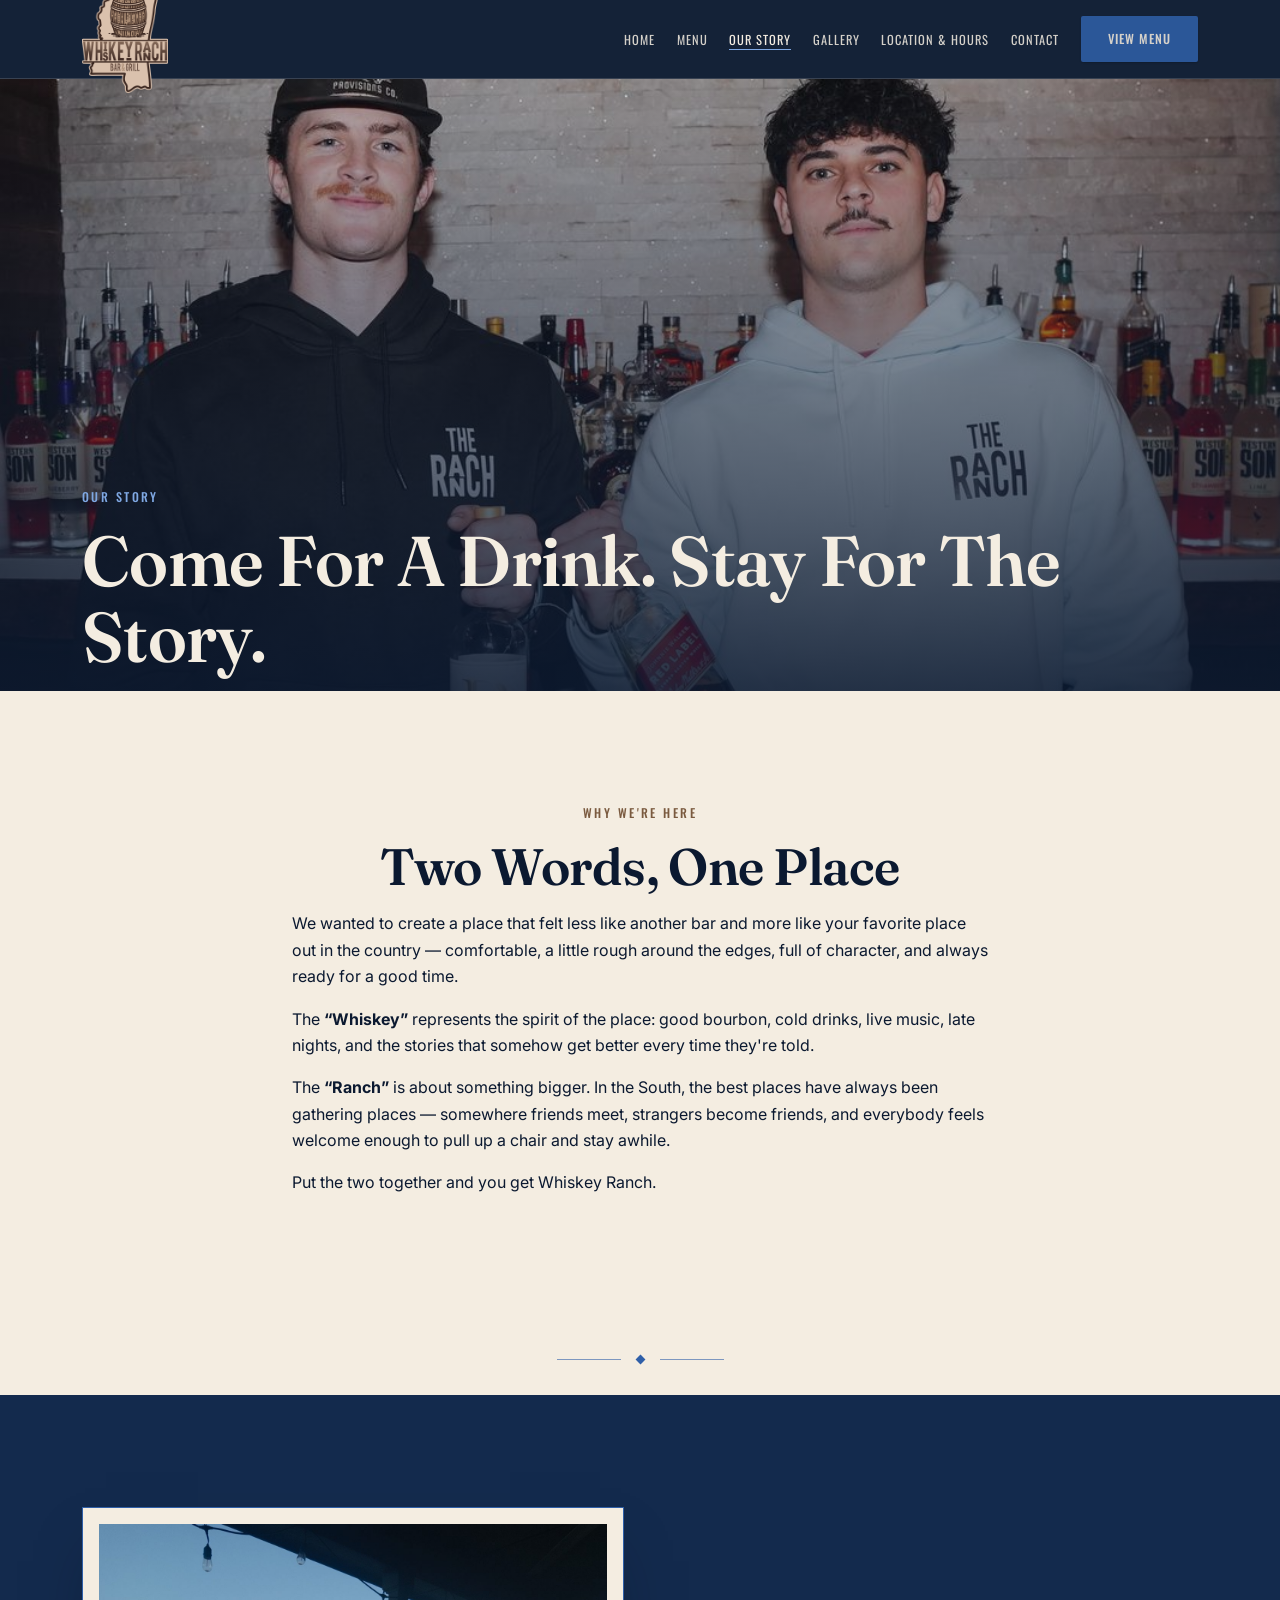
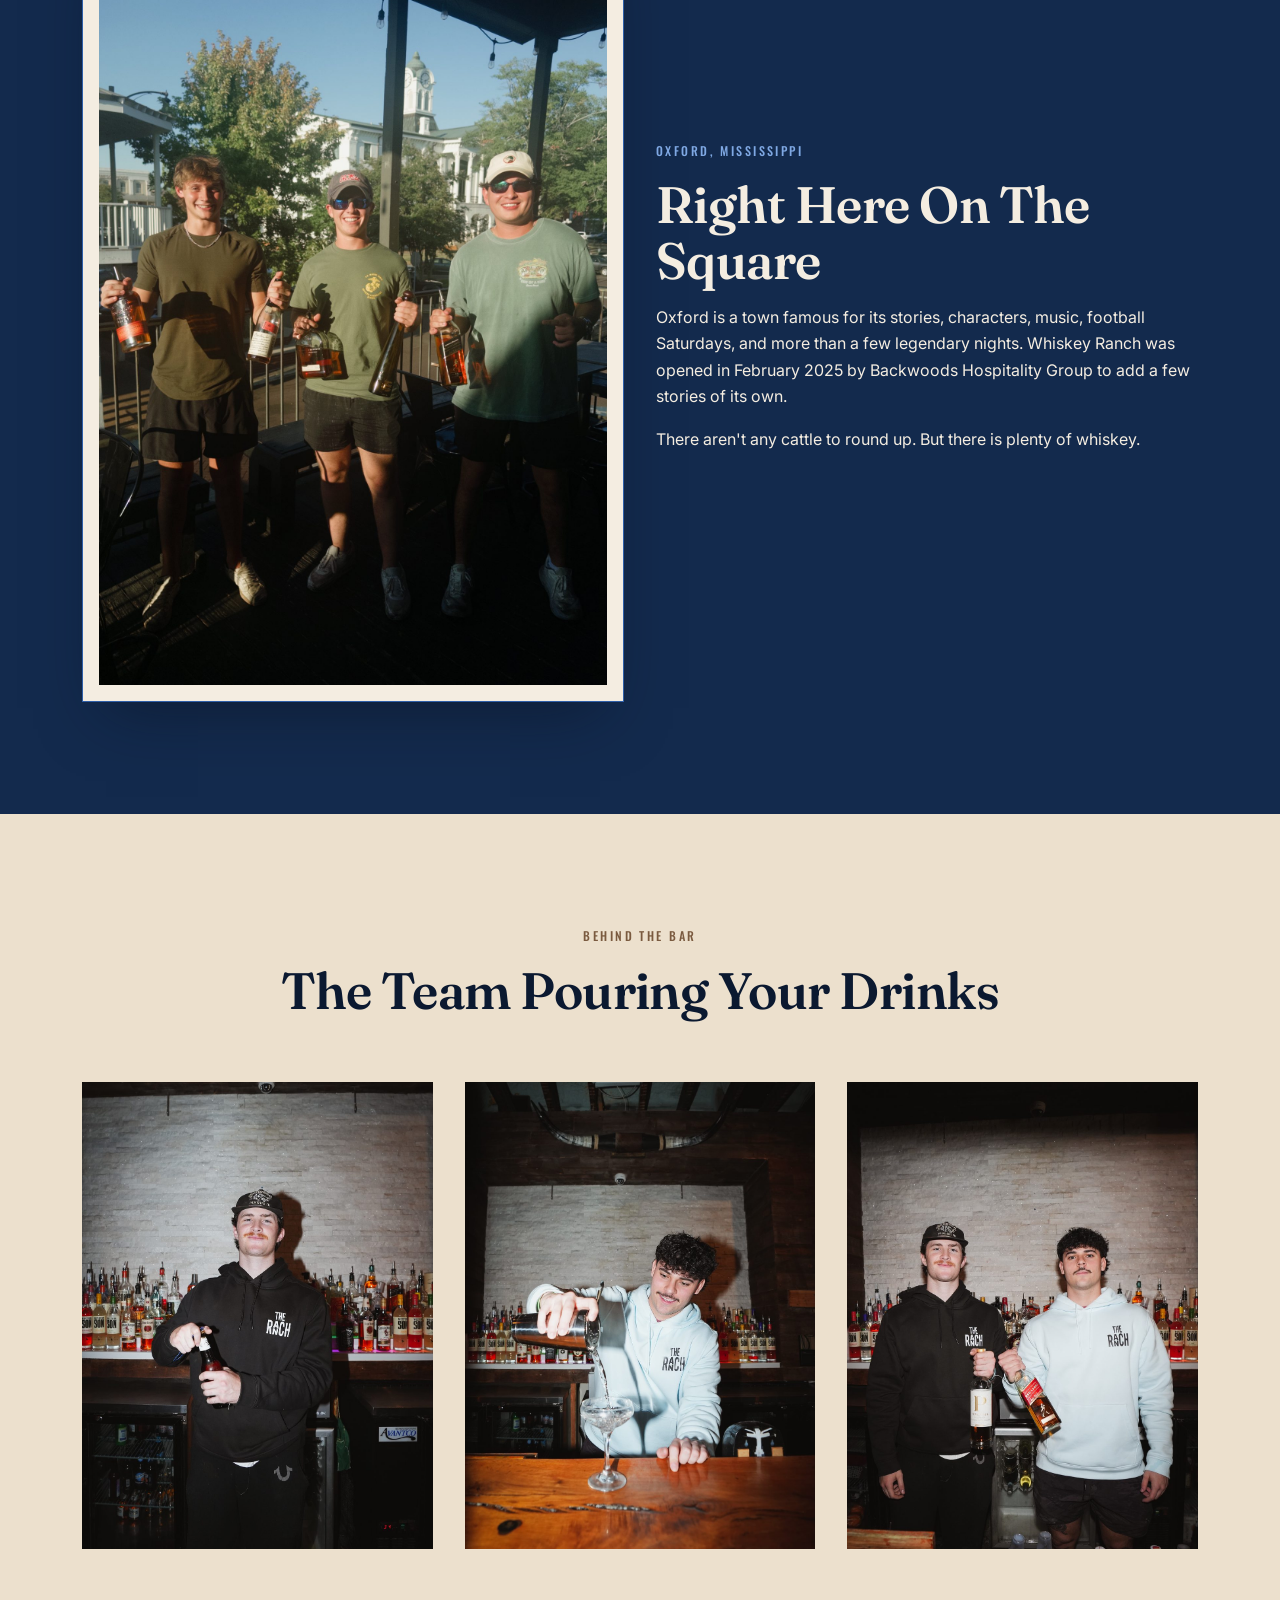
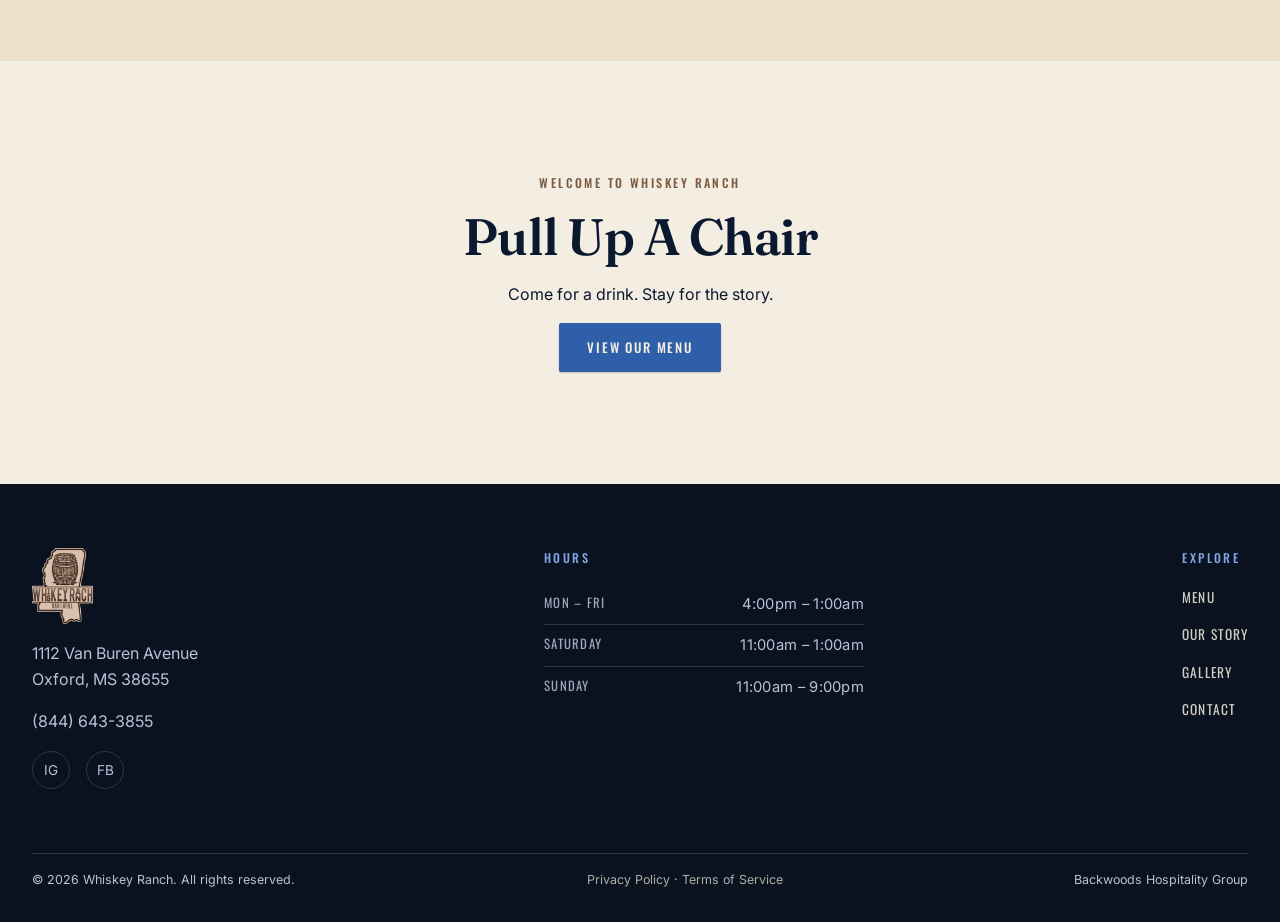
==== about.html @ 0460560b "Initial commit: Whiskey Ranch website Full site for Whiskey Ranch (Oxford, MS) built on the same sta" ====
<!DOCTYPE html>
<html lang="en">
<head>
  <meta charset="UTF-8">
  <meta name="viewport" content="width=device-width, initial-scale=1.0">
  <title>Our Story | Whiskey Ranch</title>
  <meta name="description" content="Why Whiskey Ranch exists: the whiskey, the ranch, and a gathering place on the Oxford Square built for good bourbon, live music, and stories that get better every time they're told.">
  <link rel="canonical" href="https://www.whiskeyranchoxford.com/about">
  <meta property="og:type" content="restaurant">
  <meta property="og:title" content="Our Story | Whiskey Ranch">
  <meta property="og:description" content="Why Whiskey Ranch exists: the whiskey, the ranch, and a gathering place on the Oxford Square built for good bourbon, live music, and stories that get better every time they're told.">
  <meta property="og:url" content="https://www.whiskeyranchoxford.com/about">
  <meta property="og:image" content="https://www.whiskeyranchoxford.com/assets/gallery/team-bartenders-duo.jpg">
  <meta name="twitter:card" content="summary_large_image">

  <link rel="icon" href="assets/brand/favicon-32.png" sizes="32x32">
  <link rel="apple-touch-icon" href="assets/brand/favicon-180.png">

  <link rel="preconnect" href="https://fonts.googleapis.com">
  <link rel="preconnect" href="https://fonts.gstatic.com" crossorigin>
  <link href="https://fonts.googleapis.com/css2?family=Fraunces:opsz,wght@9..144,500;9..144,600;9..144,700&family=Oswald:wght@400;500;600&family=Inter:wght@400;500&display=swap" rel="stylesheet">

  <link rel="stylesheet" href="assets/css/styles.css">
</head>
<body>

  <a href="#main" class="skip-link">Skip to content</a>
  <header class="site-header">
    <nav class="nav">
      <a href="/" class="nav-logo">
        <img src="assets/brand/whiskey-ranch-logo-400.png" alt="Whiskey Ranch Bar &amp; Grill">
      </a>
      <button class="nav-toggle" aria-label="Toggle navigation" aria-expanded="false" aria-controls="primary-nav">
        <span></span><span></span><span></span>
      </button>
      <ul class="nav-links" id="primary-nav">
        <li><a href="/">Home</a></li>
        <li><a href="menu">Menu</a></li>
        <li><a href="about" aria-current="page">Our Story</a></li>
        <li><a href="gallery">Gallery</a></li>
        <li><a href="location">Location &amp; Hours</a></li>
        <li><a href="contact">Contact</a></li>
        <li><a href="menu" class="btn btn-blue">View Menu</a></li>
      </ul>
    </nav>
  </header>

  <main id="main">

  <section class="page-banner">
    <div class="page-banner-bg" style="background-image: url('assets/gallery/team-bartenders-duo.jpg');"></div>
    <div class="page-banner-photo" style="background-image: url('assets/gallery/team-bartenders-duo.jpg');"></div>
    <div class="page-banner-scrim"></div>
    <div class="page-banner-content">
      <p class="label label-on-dark">Our Story</p>
      <h1>Come For A Drink. Stay For The Story.</h1>
    </div>
  </section>

  <section class="section section-cream">
    <div class="container narrow reveal">
      <p class="label label-on-cream text-center" style="display:block;">Why We're Here</p>
      <h2 class="text-center">Two Words, One Place</h2>
      <p>We wanted to create a place that felt less like another bar and more like your favorite place out in the country &mdash; comfortable, a little rough around the edges, full of character, and always ready for a good time.</p>
      <p>The <strong>&ldquo;Whiskey&rdquo;</strong> represents the spirit of the place: good bourbon, cold drinks, live music, late nights, and the stories that somehow get better every time they're told.</p>
      <p>The <strong>&ldquo;Ranch&rdquo;</strong> is about something bigger. In the South, the best places have always been gathering places &mdash; somewhere friends meet, strangers become friends, and everybody feels welcome enough to pull up a chair and stay awhile.</p>
      <p>Put the two together and you get Whiskey Ranch.</p>
    </div>
  </section>

  <div class="section-divider"><span></span></div>

  <section class="section section-dark">
    <div class="container">
      <div class="grid grid-2" style="align-items:center;">
        <div class="reveal framed-photo">
          <img src="assets/gallery/patio-oxford-square.jpg" alt="Guests on the Whiskey Ranch patio with the Oxford, Mississippi courthouse square in view">
        </div>
        <div class="reveal reveal-2">
          <p class="label label-on-dark">Oxford, Mississippi</p>
          <h2>Right Here On The Square</h2>
          <p>Oxford is a town famous for its stories, characters, music, football Saturdays, and more than a few legendary nights. Whiskey Ranch was opened in February 2025 by Backwoods Hospitality Group to add a few stories of its own.</p>
          <p>There aren't any cattle to round up. But there is plenty of whiskey.</p>
        </div>
      </div>
    </div>
  </section>

  <section class="section section-soft">
    <div class="container reveal">
      <p class="label label-on-cream text-center" style="display:block;">Behind The Bar</p>
      <h2 class="text-center">The Team Pouring Your Drinks</h2>
      <div class="grid grid-3 mt-lg">
        <div class="gallery-item" style="aspect-ratio: 3/4;">
          <img src="assets/gallery/team-bartender-portrait.jpg" alt="A Whiskey Ranch bartender behind the bar">
        </div>
        <div class="gallery-item" style="aspect-ratio: 3/4;">
          <img src="assets/gallery/bar-pour-martini.jpg" alt="A Whiskey Ranch bartender pouring a cocktail on the bar top">
        </div>
        <div class="gallery-item" style="aspect-ratio: 3/4;">
          <img src="assets/gallery/team-bartenders-duo.jpg" alt="Two Whiskey Ranch bartenders holding bottles behind the bar">
        </div>
      </div>
    </div>
  </section>

  <section class="section section-cream">
    <div class="container text-center narrow reveal">
      <p class="label label-on-cream">Welcome To Whiskey Ranch</p>
      <h2>Pull Up A Chair</h2>
      <p>Come for a drink. Stay for the story.</p>
      <a href="menu" class="btn btn-blue">View Our Menu</a>
    </div>
  </section>

  </main>

  <footer class="site-footer">
    <div class="container-wide">
      <div class="footer-grid">
        <div>
          <a href="/" class="footer-logo">
            <img src="assets/brand/whiskey-ranch-logo-200.png" alt="Whiskey Ranch Bar &amp; Grill">
          </a>
          <p>1112 Van Buren Avenue<br>Oxford, MS 38655</p>
          <p><a href="tel:+18446433855">(844) 643-3855</a></p>
          <div class="footer-social">
            <a href="https://www.instagram.com/whiskeyranchoxford" aria-label="Whiskey Ranch on Instagram" target="_blank" rel="noopener">IG</a>
            <a href="https://www.facebook.com/p/Whiskey-Ranch-Oxford-61575910010512/" aria-label="Whiskey Ranch on Facebook" target="_blank" rel="noopener">FB</a>
          </div>
        </div>
        <div>
          <p class="label label-on-dark">Hours</p>
          <div class="hours-block">
            <div class="hours-row"><span class="hours-day">Mon &ndash; Fri</span><span>4:00pm &ndash; 1:00am</span></div>
            <div class="hours-row"><span class="hours-day">Saturday</span><span>11:00am &ndash; 1:00am</span></div>
            <div class="hours-row"><span class="hours-day">Sunday</span><span>11:00am &ndash; 9:00pm</span></div>
          </div>
        </div>
        <div>
          <p class="label label-on-dark">Explore</p>
          <ul class="footer-explore">
            <li><a href="menu">Menu</a></li>
            <li><a href="about">Our Story</a></li>
            <li><a href="gallery">Gallery</a></li>
            <li><a href="contact">Contact</a></li>
          </ul>
        </div>
      </div>
      <div class="footer-bottom">
        <span>&copy; 2026 Whiskey Ranch. All rights reserved.</span>
        <span class="footer-legal"><a href="privacy-policy">Privacy Policy</a> &middot; <a href="terms-of-service">Terms of Service</a></span>
        <span>Backwoods Hospitality Group</span>
      </div>
    </div>
  </footer>

  <script src="assets/js/main.js"></script>
</body>
</html>
---- assets/css/styles.css ----
/* ==========================================================================
   Whiskey Ranch — Design System
   Palette: navy + blue (client-requested) with cream and the logo's own
   barrel-wood tan/brown as a warm secondary accent, so the badge logo never
   fights the site around it.
   ========================================================================== */

:root {
  /* Primary palette */
  --color-navy-deep: #0b1930;
  --color-navy: #132a4d;
  --color-navy-mid: #1c3a68;
  --color-blue: #2f5fa8;
  --color-blue-light: #7fa8e3;
  --color-cream: #f4ede1;
  --color-cream-soft: #ece0cd;
  --color-ink: #0a1220;
  --color-tan: #ab8d75;
  --color-tan-deep: #7a5a3f; /* darker than --color-tan: passes 4.5:1 on cream for small text */
  --color-cream-text-on-dark: #f4ede1;
  --color-muted-on-cream: #5c5648;
  --color-muted-on-dark: #b7c2d6;
  --color-border-on-dark: rgba(244, 237, 225, 0.16);
  --color-border-on-cream: rgba(10, 18, 32, 0.14);

  /* Type */
  --font-display: 'Fraunces', 'Georgia', serif;
  --font-label: 'Oswald', 'Arial Narrow', sans-serif;
  --font-body: 'Inter', 'Helvetica Neue', Arial, sans-serif;

  /* Spacing scale */
  --space-xs: 0.5rem;
  --space-sm: 1rem;
  --space-md: 2rem;
  --space-lg: 4rem;
  --space-xl: 7rem;

  --max-width: 1180px;
  --max-width-wide: 1480px;
  --transition: 220ms ease;
}

*, *::before, *::after { box-sizing: border-box; }
html { scroll-behavior: smooth; }
@media (prefers-reduced-motion: reduce) {
  html { scroll-behavior: auto; }
  * { animation-duration: 0.01ms !important; transition-duration: 0.01ms !important; }
}

body {
  margin: 0;
  font-family: var(--font-body);
  background: var(--color-cream);
  color: var(--color-navy-deep);
  line-height: 1.65;
  -webkit-font-smoothing: antialiased;
}

::selection { background: var(--color-blue); color: var(--color-cream); }

html { scrollbar-color: var(--color-blue) var(--color-cream-soft); scrollbar-width: thin; }
::-webkit-scrollbar { width: 11px; }
::-webkit-scrollbar-track { background: var(--color-cream-soft); }
::-webkit-scrollbar-thumb { background: var(--color-blue); border: 2px solid var(--color-cream-soft); border-radius: 6px; }
::-webkit-scrollbar-thumb:hover { background: var(--color-navy-mid); }

img { max-width: 100%; display: block; }

a { color: inherit; text-decoration: none; }

h1, h2, h3, h4 {
  font-family: var(--font-display);
  font-weight: 600;
  line-height: 1.08;
  margin: 0 0 var(--space-sm);
  letter-spacing: -0.01em;
}

h1 { font-size: clamp(2.75rem, 6vw, 5rem); }
h2 { font-size: clamp(2rem, 4vw, 3.25rem); }
h3 { font-size: clamp(1.4rem, 2.5vw, 1.9rem); }

p { margin: 0 0 var(--space-sm); }

.container {
  max-width: var(--max-width);
  margin: 0 auto;
  padding: 0 var(--space-md);
}

.container-wide {
  max-width: var(--max-width-wide);
  margin: 0 auto;
  padding: 0 var(--space-md);
}

@media (max-width: 640px) {
  .container, .container-wide { padding: 0 var(--space-sm); }
}

/* Label / eyebrow text — tracked uppercase condensed, the "sign-painted" system */
.label {
  font-family: var(--font-label);
  text-transform: uppercase;
  letter-spacing: 0.2em;
  font-size: 0.76rem;
  font-weight: 500;
}

.label-on-dark { color: var(--color-blue-light); }
.label-on-cream { color: var(--color-tan-deep); }

.section {
  padding: var(--space-xl) 0;
}

.section-dark {
  background: var(--color-navy);
  color: var(--color-cream-text-on-dark);
}

.section-cream {
  background: var(--color-cream);
  color: var(--color-navy-deep);
}

.section-soft {
  background: var(--color-cream-soft);
}

/* ==========================================================================
   Buttons
   ========================================================================== */

.btn {
  display: inline-flex;
  align-items: center;
  justify-content: center;
  gap: 0.6em;
  padding: 0.95em 2.1em;
  font-family: var(--font-label);
  text-transform: uppercase;
  letter-spacing: 0.14em;
  font-size: 0.82rem;
  font-weight: 500;
  border: 1px solid transparent;
  border-radius: 2px;
  cursor: pointer;
  transition: background var(--transition), color var(--transition), border-color var(--transition), transform var(--transition), box-shadow var(--transition);
  white-space: nowrap;
}
.btn:active { transform: translateY(1px); }

.btn-blue {
  background: var(--color-blue);
  color: var(--color-cream);
  box-shadow: 0 1px 2px rgba(0,0,0,0.2);
}
.btn-blue:hover { background: var(--color-blue-light); color: var(--color-ink); transform: translateY(-2px); box-shadow: 0 8px 20px -6px rgba(47,95,168,0.55); }
.btn-blue:active { transform: translateY(0); }

.btn-outline-dark {
  background: transparent;
  border-color: var(--color-cream);
  color: var(--color-cream);
}
.btn-outline-dark:hover { background: var(--color-cream); color: var(--color-navy-deep); transform: translateY(-2px); }

.btn-outline-cream {
  background: transparent;
  border-color: var(--color-navy-deep);
  color: var(--color-navy-deep);
}
.btn-outline-cream:hover { background: var(--color-navy-deep); color: var(--color-cream); transform: translateY(-2px); }

/* ==========================================================================
   Header / Nav
   ========================================================================== */

.skip-link {
  position: absolute;
  left: -9999px;
  top: 0;
  z-index: 200;
  background: var(--color-blue);
  color: var(--color-cream);
  padding: 0.8em 1.4em;
  font-family: var(--font-label);
  text-transform: uppercase;
  letter-spacing: 0.1em;
  font-size: 0.8rem;
}
.skip-link:focus {
  left: var(--space-sm);
  top: var(--space-sm);
}

body.lightbox-locked { overflow: hidden; }

.site-header {
  position: sticky;
  top: 0;
  z-index: 100;
  background: rgba(11, 25, 48, 0.96);
  backdrop-filter: blur(8px);
  border-bottom: 1px solid var(--color-border-on-dark);
  overflow: visible;
}

.nav {
  display: flex;
  align-items: center;
  justify-content: space-between;
  gap: var(--space-md);
  height: 78px;
  padding: 0 var(--space-md);
  max-width: var(--max-width);
  margin: 0 auto;
}

.nav-logo { display: flex; align-items: center; }
.nav-logo img { height: 108px; width: auto; }

.nav-links {
  display: flex;
  align-items: center;
  gap: 1.35rem;
  list-style: none;
  margin: 0;
  padding: 0;
}

.nav-links a {
  font-family: var(--font-label);
  text-transform: uppercase;
  letter-spacing: 0.08em;
  font-size: 0.78rem;
  color: var(--color-cream);
  opacity: 0.86;
  white-space: nowrap;
  transition: opacity var(--transition);
}
.nav-links a:hover,
.nav-links a[aria-current="page"] { opacity: 1; border-bottom: 1px solid var(--color-blue-light); }
.nav-links a.btn { white-space: nowrap; }

.nav-toggle {
  display: none;
  background: none;
  border: none;
  cursor: pointer;
  padding: 0.4rem;
}
.nav-toggle span {
  display: block;
  width: 24px;
  height: 2px;
  background: var(--color-cream);
  margin: 5px 0;
}

@media (max-width: 860px) {
  .nav-toggle { display: block; }
  .nav-links {
    position: absolute;
    top: 100%;
    left: 0;
    right: 0;
    flex-direction: column;
    align-items: flex-start;
    gap: var(--space-sm);
    background: var(--color-navy);
    padding: var(--space-md);
    border-bottom: 1px solid var(--color-border-on-dark);
    display: none;
  }
  .nav-links.open { display: flex; }
  .nav-links a { white-space: normal; font-size: 0.86rem; letter-spacing: 0.1em; }
  .nav-logo img { height: 84px; }
}

/* ==========================================================================
   Hero
   ========================================================================== */

.hero {
  position: relative;
  min-height: 84vh;
  display: flex;
  align-items: flex-end;
  background-size: cover;
  background-position: center;
  color: var(--color-cream);
}

.hero::after {
  content: '';
  position: absolute;
  inset: 0;
  background: linear-gradient(180deg, rgba(11,25,48,0.25) 0%, rgba(11,25,48,0.85) 100%);
  z-index: 0;
}

.hero-content {
  position: relative;
  z-index: 1;
  padding: var(--space-xl) var(--space-md) var(--space-lg);
  max-width: var(--max-width);
  margin: 0 auto;
  width: 100%;
}

.hero-actions {
  display: flex;
  flex-wrap: wrap;
  gap: var(--space-sm);
  margin-top: var(--space-md);
}

/* Sub-hero page banner (interior pages). Source photos are portrait phone/pro
   shots; a full-bleed wide banner would force a heavy crop via
   background-size:cover. Fix: a centered, minimally-cropped sharp photo
   panel, flanked by a blurred/darkened full version of the same photo so the
   banner still reads as full-bleed. */
.page-banner {
  position: relative;
  min-height: 68vh;
  display: flex;
  align-items: flex-end;
  overflow: hidden;
  color: var(--color-cream);
  background: var(--color-navy);
}
.page-banner-bg {
  position: absolute;
  inset: -20px;
  background-size: cover;
  background-position: center;
  filter: blur(36px) brightness(0.4) saturate(0.9);
  transform: scale(1.15);
  z-index: 0;
}
.page-banner-photo {
  position: absolute;
  inset: 0;
  background-size: cover;
  background-position: center;
  z-index: 0;
}
.page-banner-scrim {
  position: absolute;
  inset: 0;
  z-index: 1;
  background: linear-gradient(180deg, rgba(11,25,48,0.2) 0%, rgba(11,25,48,0.88) 100%);
}

.page-banner h1 { font-size: clamp(2.75rem, 5.5vw, 4.5rem); }
.page-banner-content {
  position: relative;
  z-index: 2;
  max-width: var(--max-width);
  margin: 0 auto;
  padding: 0 var(--space-md);
  width: 100%;
}
@media (max-width: 860px) {
  .page-banner-photo { width: 100%; }
}

/* ==========================================================================
   Cards / grids
   ========================================================================== */

.grid {
  display: grid;
  gap: var(--space-md);
}
.grid-2 { grid-template-columns: repeat(2, 1fr); }
.grid-3 { grid-template-columns: repeat(3, 1fr); }
.grid-4 { grid-template-columns: repeat(4, 1fr); }

@media (max-width: 860px) {
  .grid-2, .grid-3, .grid-4 { grid-template-columns: 1fr; }
}
@media (min-width: 861px) and (max-width: 1080px) {
  .grid-3, .grid-4 { grid-template-columns: repeat(2, 1fr); }
}

.card {
  background: var(--color-cream);
  border: 1px solid var(--color-border-on-cream);
  padding: var(--space-md);
}

/* Frames a third-party embed that can't be recolored to match the
   site palette — the blue strip + shadow reads as an intentional accent
   rather than a stray white box. */
.form-frame {
  max-width: 600px;
  margin-inline: auto;
  background: #eee4d4;
  padding: 16px;
  border: 3px solid var(--color-blue);
  border-radius: 16px;
  overflow: hidden;
  box-shadow: 0 30px 70px -28px rgba(0,0,0,0.65);
}
.form-frame iframe { border-radius: 6px; }

/* Hours block — single source of truth, reused on Home/Location/Footer */
.hours-block {
  font-family: var(--font-body);
}
.hours-block .hours-row {
  display: flex;
  justify-content: space-between;
  gap: var(--space-md);
  padding: 0.55em 0;
  border-bottom: 1px solid var(--color-border-on-dark);
  font-size: 0.92rem;
  letter-spacing: 0.02em;
}
.hours-block.on-cream .hours-row { border-bottom: 1px solid var(--color-border-on-cream); }
.hours-block .hours-row:last-child { border-bottom: none; }
.hours-day { font-family: var(--font-label); text-transform: uppercase; letter-spacing: 0.1em; font-size: 0.8rem; opacity: 0.86; }

/* ==========================================================================
   Menu card layout ("printed card" pattern)
   ========================================================================== */

.menu-section { margin-bottom: var(--space-lg); }
.menu-section-title {
  font-family: var(--font-label);
  text-transform: uppercase;
  letter-spacing: 0.28em;
  font-size: 0.88rem;
  text-align: center;
  color: var(--color-tan-deep);
  margin-bottom: var(--space-md);
  position: relative;
}
.menu-item {
  display: flex;
  justify-content: space-between;
  align-items: baseline;
  gap: var(--space-sm);
  padding: 0.9em 0;
  border-bottom: 1px dashed var(--color-border-on-cream);
}
.menu-item:last-child { border-bottom: none; }
.menu-item-name { font-family: var(--font-display); font-size: 1.2rem; font-weight: 600; }
.menu-item-desc { font-style: italic; color: var(--color-muted-on-cream); font-size: 0.9rem; display: block; margin-top: 0.15em; }
.menu-item-price { font-family: var(--font-label); font-size: 0.95rem; white-space: nowrap; }

/* ==========================================================================
   Gallery / lightbox
   ========================================================================== */

.gallery-grid {
  display: grid;
  grid-template-columns: repeat(3, 1fr);
  gap: var(--space-xs);
}
@media (max-width: 640px) { .gallery-grid { grid-template-columns: repeat(2, 1fr); } }

.gallery-item {
  aspect-ratio: 1 / 1;
  overflow: hidden;
  cursor: pointer;
}
.gallery-item img {
  width: 100%;
  height: 100%;
  object-fit: cover;
  transition: transform 400ms ease;
}
.gallery-item:hover img { transform: scale(1.06); }
.gallery-item:focus-visible { outline: 3px solid var(--color-blue); outline-offset: -3px; }

.lightbox {
  position: fixed;
  inset: 0;
  background: rgba(10,18,32,0.94);
  display: none;
  align-items: center;
  justify-content: center;
  z-index: 1000;
  padding: var(--space-md);
}
.lightbox.open { display: flex; }
.lightbox img { max-height: 88vh; max-width: 92vw; }
.lightbox-close {
  position: absolute;
  top: var(--space-md);
  right: var(--space-md);
  background: none;
  border: 1px solid var(--color-cream);
  color: var(--color-cream);
  width: 42px;
  height: 42px;
  cursor: pointer;
  font-size: 1.2rem;
}

/* ==========================================================================
   Footer
   ========================================================================== */

.site-footer {
  background: var(--color-ink);
  color: var(--color-muted-on-dark);
  padding: var(--space-lg) 0 var(--space-md);
}
.footer-grid {
  display: grid;
  grid-template-columns: 1.4fr 1fr 1fr;
  gap: var(--space-lg);
  margin-bottom: var(--space-lg);
}
.footer-grid > div:nth-child(3) { justify-self: end; }
@media (max-width: 780px) {
  .footer-grid { grid-template-columns: 1fr; gap: var(--space-md); }
  .footer-grid > div:nth-child(3) { justify-self: stretch; }
  .site-footer .footer-explore { display: grid; grid-template-columns: 1fr 1fr; gap: 0.9em 1.25em; }
}
.footer-logo img { height: 76px; width: auto; margin-bottom: var(--space-sm); }
.footer-social { display: flex; gap: var(--space-sm); margin-top: var(--space-sm); }
.footer-social a {
  width: 38px; height: 38px;
  border: 1px solid var(--color-border-on-dark);
  border-radius: 50%;
  display: flex; align-items: center; justify-content: center;
  font-size: 0.85rem;
}
.footer-bottom {
  border-top: 1px solid var(--color-border-on-dark);
  padding-top: var(--space-sm);
  font-size: 0.78rem;
  display: flex;
  justify-content: space-between;
  flex-wrap: wrap;
  gap: var(--space-xs);
}
.footer-legal a { color: var(--color-cream); opacity: 0.7; }
.footer-legal a:hover { opacity: 1; }

.footer-explore {
  list-style: none;
  padding: 0;
  margin: 0;
  display: flex;
  flex-direction: column;
  gap: 0.7em;
}
.footer-explore a {
  font-family: var(--font-label);
  text-transform: uppercase;
  letter-spacing: 0.08em;
  font-size: 0.84rem;
  color: var(--color-cream);
  opacity: 0.86;
  transition: opacity var(--transition);
}
.footer-explore a:hover { opacity: 1; }

/* ==========================================================================
   Scroll reveal
   Default state is fully visible — JS only ever ADDS the hidden starting
   state (via .reveal-armed on <html>), and a timeout fallback in main.js
   force-shows everything if IntersectionObserver ever fails to fire.
   ========================================================================== */

.reveal { opacity: 1; transform: none; }
.reveal-armed .reveal {
  opacity: 0;
  transform: translateY(28px);
  transition: opacity 800ms cubic-bezier(0.2,0.7,0.2,1), transform 800ms cubic-bezier(0.2,0.7,0.2,1);
}
.reveal-armed .reveal.is-visible { opacity: 1; transform: none; }
.reveal-armed .reveal.reveal-2 { transition-delay: 120ms; }
.reveal-armed .reveal.reveal-3 { transition-delay: 240ms; }

/* ==========================================================================
   Ornamental section divider — thin blue rule with a small centered mark,
   used sparingly between homepage sections instead of a hard color cut.
   ========================================================================== */

.section-divider {
  display: flex;
  align-items: center;
  justify-content: center;
  gap: var(--space-sm);
  padding: var(--space-md) 0;
}
.section-divider::before,
.section-divider::after {
  content: '';
  height: 1px;
  width: 64px;
  background: var(--color-blue);
  opacity: 0.6;
}
.section-divider span {
  width: 7px;
  height: 7px;
  background: var(--color-blue);
  transform: rotate(45deg);
  flex-shrink: 0;
}
.section-divider.on-dark::before,
.section-divider.on-dark::after { background: var(--color-blue-light); }
.section-divider.on-dark span { background: var(--color-blue-light); }

/* ==========================================================================
   Framed photo — gives a standalone content photo a "matted print" feel
   instead of sitting flush/bleeding into the section.
   ========================================================================== */

.framed-photo {
  padding: 16px;
  background: var(--color-cream);
  border: 1px solid var(--color-blue);
  box-shadow: 0 30px 60px -24px rgba(10,18,32,0.55);
}
.framed-photo img { display: block; width: 100%; }
@media (max-width: 640px) {
  .framed-photo { padding: 10px; }
}

/* ==========================================================================
   Menu "printed card" framing
   ========================================================================== */

.menu-card {
  background: var(--color-cream);
  border: 1px solid var(--color-tan);
  outline: 1px solid var(--color-border-on-cream);
  outline-offset: -7px;
  padding: var(--space-lg) var(--space-md);
  box-shadow: 0 24px 60px -30px rgba(10,18,32,0.35);
}
@media (max-width: 640px) {
  .menu-card { padding: var(--space-md) var(--space-sm); }
}
.menu-item {
  transition: background var(--transition);
  border-radius: 2px;
}
.menu-item:hover { background: var(--color-cream-soft); }

/* ==========================================================================
   Homepage featured photo grid — one large + two stacked, avoids the
   uniform-grid "template" look of equal-sized tiles.
   ========================================================================== */

.grid-feature {
  display: grid;
  grid-template-columns: 1.4fr 1fr;
  grid-template-rows: 1fr 1fr;
  aspect-ratio: 16 / 9;
  gap: var(--space-xs);
}
.grid-feature .grid-feature-main { grid-column: 1; grid-row: 1 / span 2; }
.grid-feature .gallery-item { aspect-ratio: unset; width: 100%; height: 100%; }
@media (max-width: 780px) {
  .grid-feature { grid-template-columns: 1fr 1fr; grid-template-rows: auto auto; aspect-ratio: unset; }
  .grid-feature .grid-feature-main { grid-column: 1 / -1; grid-row: 1; aspect-ratio: 4/3; height: auto; }
  .grid-feature > .gallery-item:not(.grid-feature-main) { aspect-ratio: 1/1; height: auto; }
}

/* ==========================================================================
   Utility
   ========================================================================== */

.text-center { text-align: center; }
.mt-lg { margin-top: var(--space-lg); }
.mb-lg { margin-bottom: var(--space-lg); }
.mb-0 { margin-bottom: 0; }
.narrow { max-width: 760px; margin-left: auto; margin-right: auto; }

.placeholder-notice {
  border: 1px dashed var(--color-blue);
  padding: var(--space-sm) var(--space-md);
  font-size: 0.88rem;
  color: var(--color-muted-on-cream);
  background: var(--color-cream-soft);
}
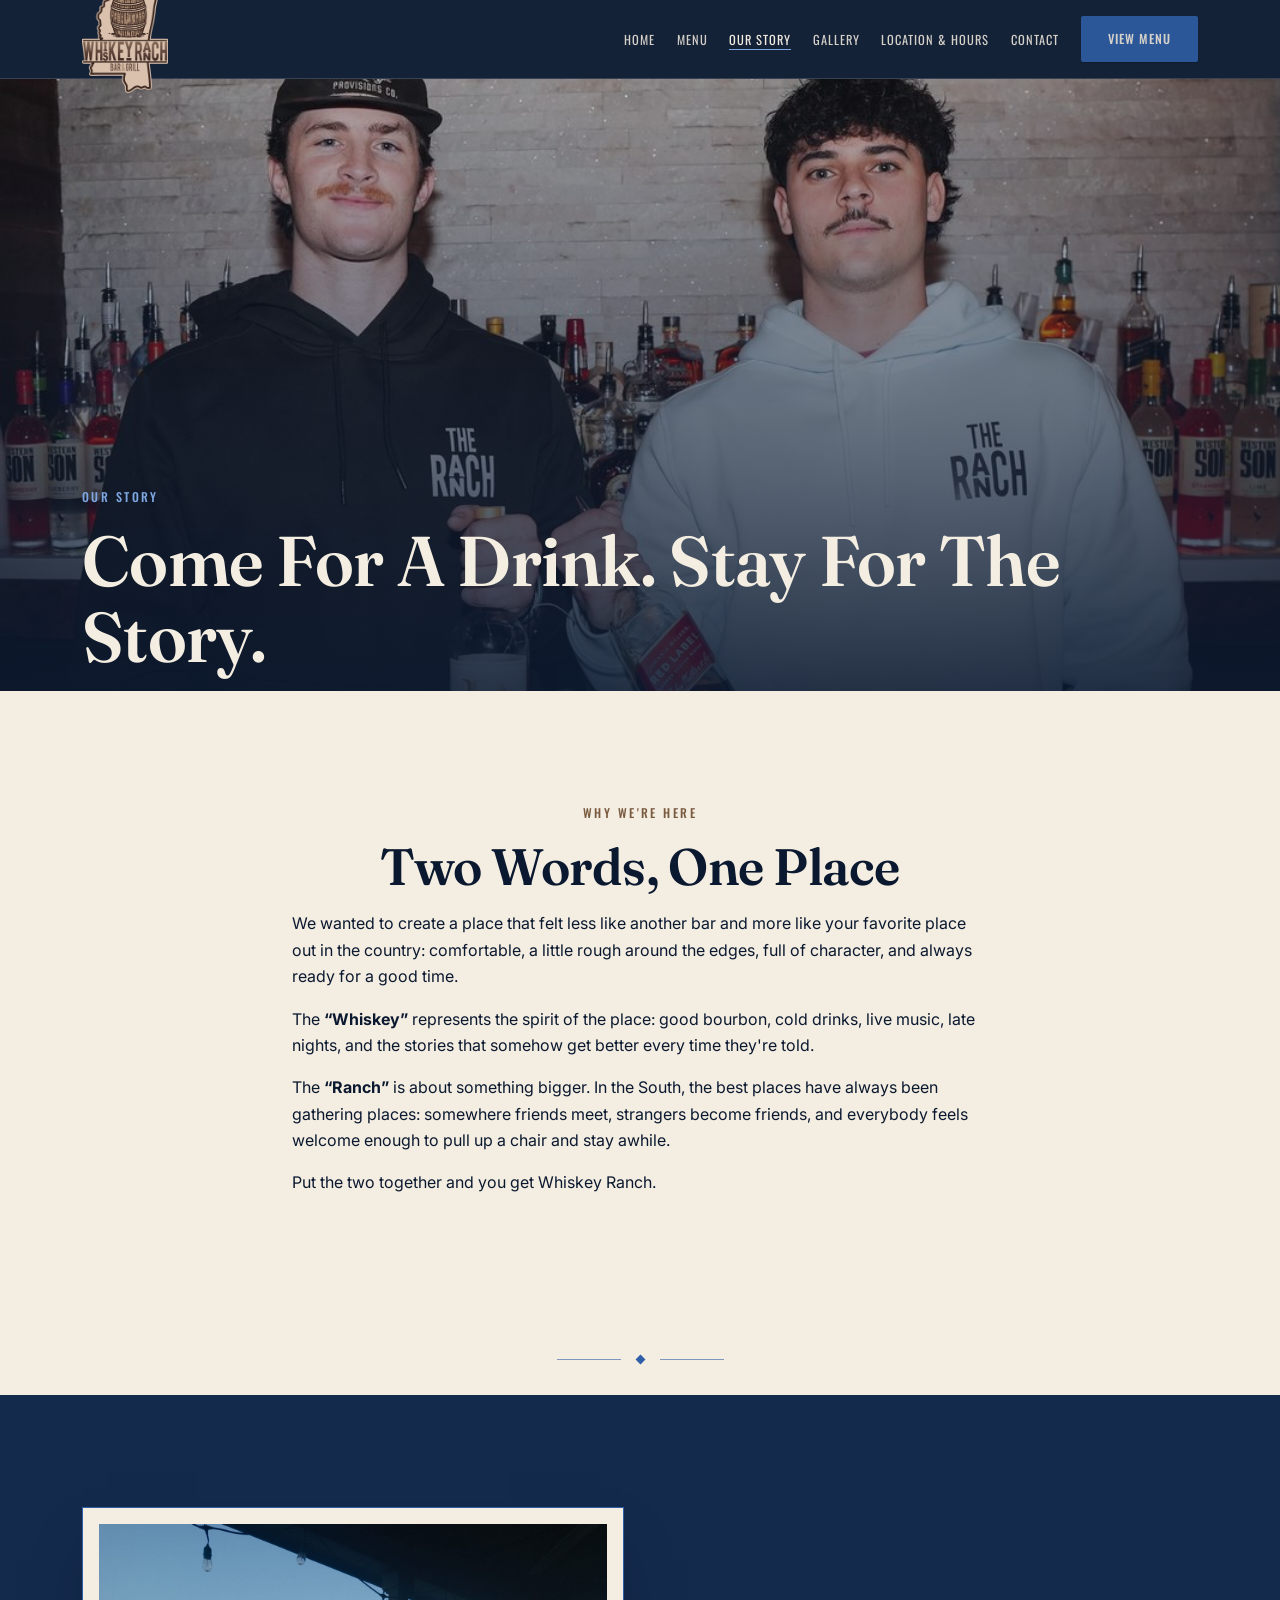
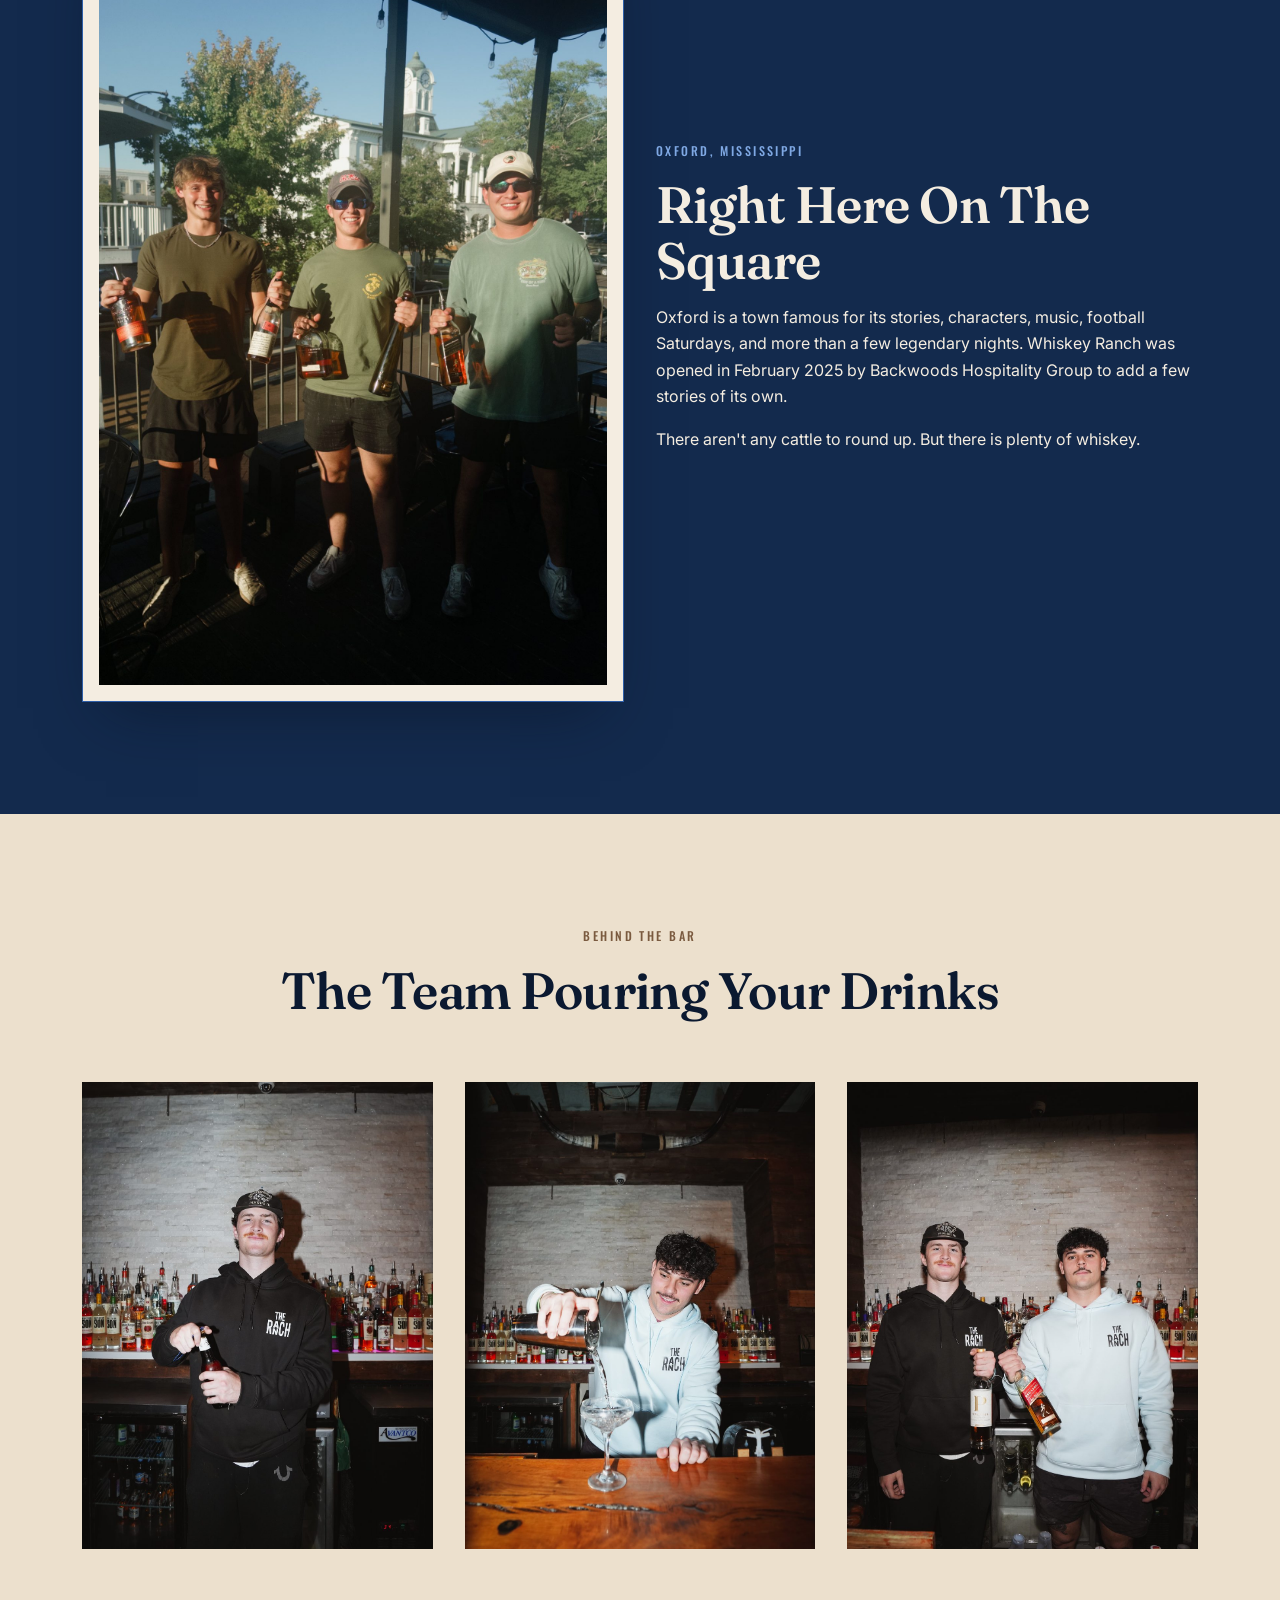
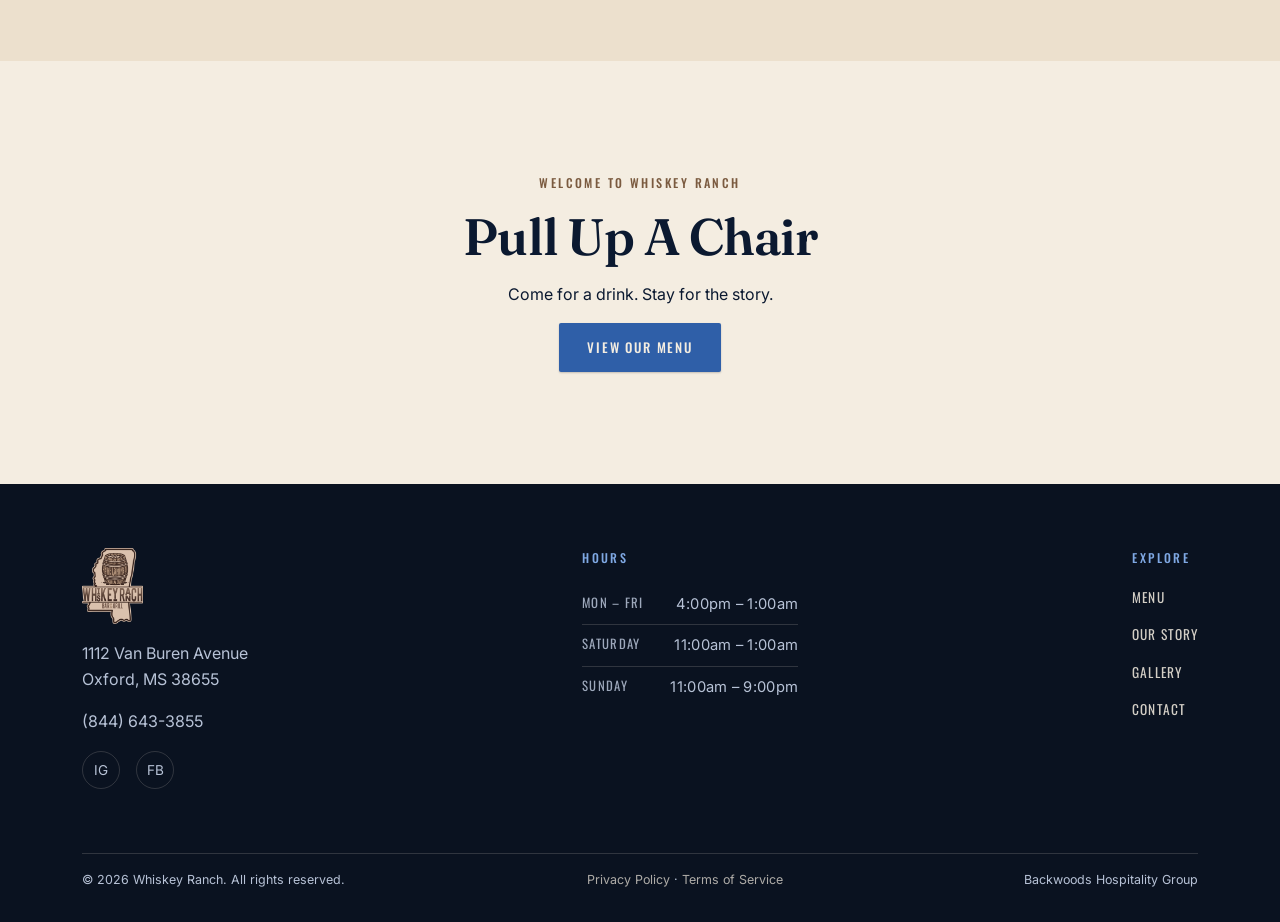
==== commit b7fc436a: "Remove em dashes from copy, fix footer column spacing - Replaced all em dashes in visible copy with " ====
--- a/about.html
+++ b/about.html
@@ -61,9 +61,9 @@
     <div class="container narrow reveal">
       <p class="label label-on-cream text-center" style="display:block;">Why We're Here</p>
       <h2 class="text-center">Two Words, One Place</h2>
-      <p>We wanted to create a place that felt less like another bar and more like your favorite place out in the country &mdash; comfortable, a little rough around the edges, full of character, and always ready for a good time.</p>
+      <p>We wanted to create a place that felt less like another bar and more like your favorite place out in the country: comfortable, a little rough around the edges, full of character, and always ready for a good time.</p>
       <p>The <strong>&ldquo;Whiskey&rdquo;</strong> represents the spirit of the place: good bourbon, cold drinks, live music, late nights, and the stories that somehow get better every time they're told.</p>
-      <p>The <strong>&ldquo;Ranch&rdquo;</strong> is about something bigger. In the South, the best places have always been gathering places &mdash; somewhere friends meet, strangers become friends, and everybody feels welcome enough to pull up a chair and stay awhile.</p>
+      <p>The <strong>&ldquo;Ranch&rdquo;</strong> is about something bigger. In the South, the best places have always been gathering places: somewhere friends meet, strangers become friends, and everybody feels welcome enough to pull up a chair and stay awhile.</p>
       <p>Put the two together and you get Whiskey Ranch.</p>
     </div>
   </section>
@@ -116,7 +116,7 @@
   </main>
 
   <footer class="site-footer">
-    <div class="container-wide">
+    <div class="container">
       <div class="footer-grid">
         <div>
           <a href="/" class="footer-logo">
--- a/assets/css/styles.css
+++ b/assets/css/styles.css
@@ -511,16 +511,19 @@
   color: var(--color-muted-on-dark);
   padding: var(--space-lg) 0 var(--space-md);
 }
+/* Flexbox, not a grid with fr tracks: fr columns stretched each block to its
+   track width regardless of content, leaving a huge dead gap between the
+   (narrow) logo/address block and the Hours column. Flex + space-between
+   sizes each block to its own content and spaces them evenly instead. */
 .footer-grid {
-  display: grid;
-  grid-template-columns: 1.4fr 1fr 1fr;
+  display: flex;
+  flex-wrap: wrap;
+  justify-content: space-between;
   gap: var(--space-lg);
   margin-bottom: var(--space-lg);
 }
-.footer-grid > div:nth-child(3) { justify-self: end; }
 @media (max-width: 780px) {
-  .footer-grid { grid-template-columns: 1fr; gap: var(--space-md); }
-  .footer-grid > div:nth-child(3) { justify-self: stretch; }
+  .footer-grid { flex-direction: column; gap: var(--space-md); }
   .site-footer .footer-explore { display: grid; grid-template-columns: 1fr 1fr; gap: 0.9em 1.25em; }
 }
 .footer-logo img { height: 76px; width: auto; margin-bottom: var(--space-sm); }
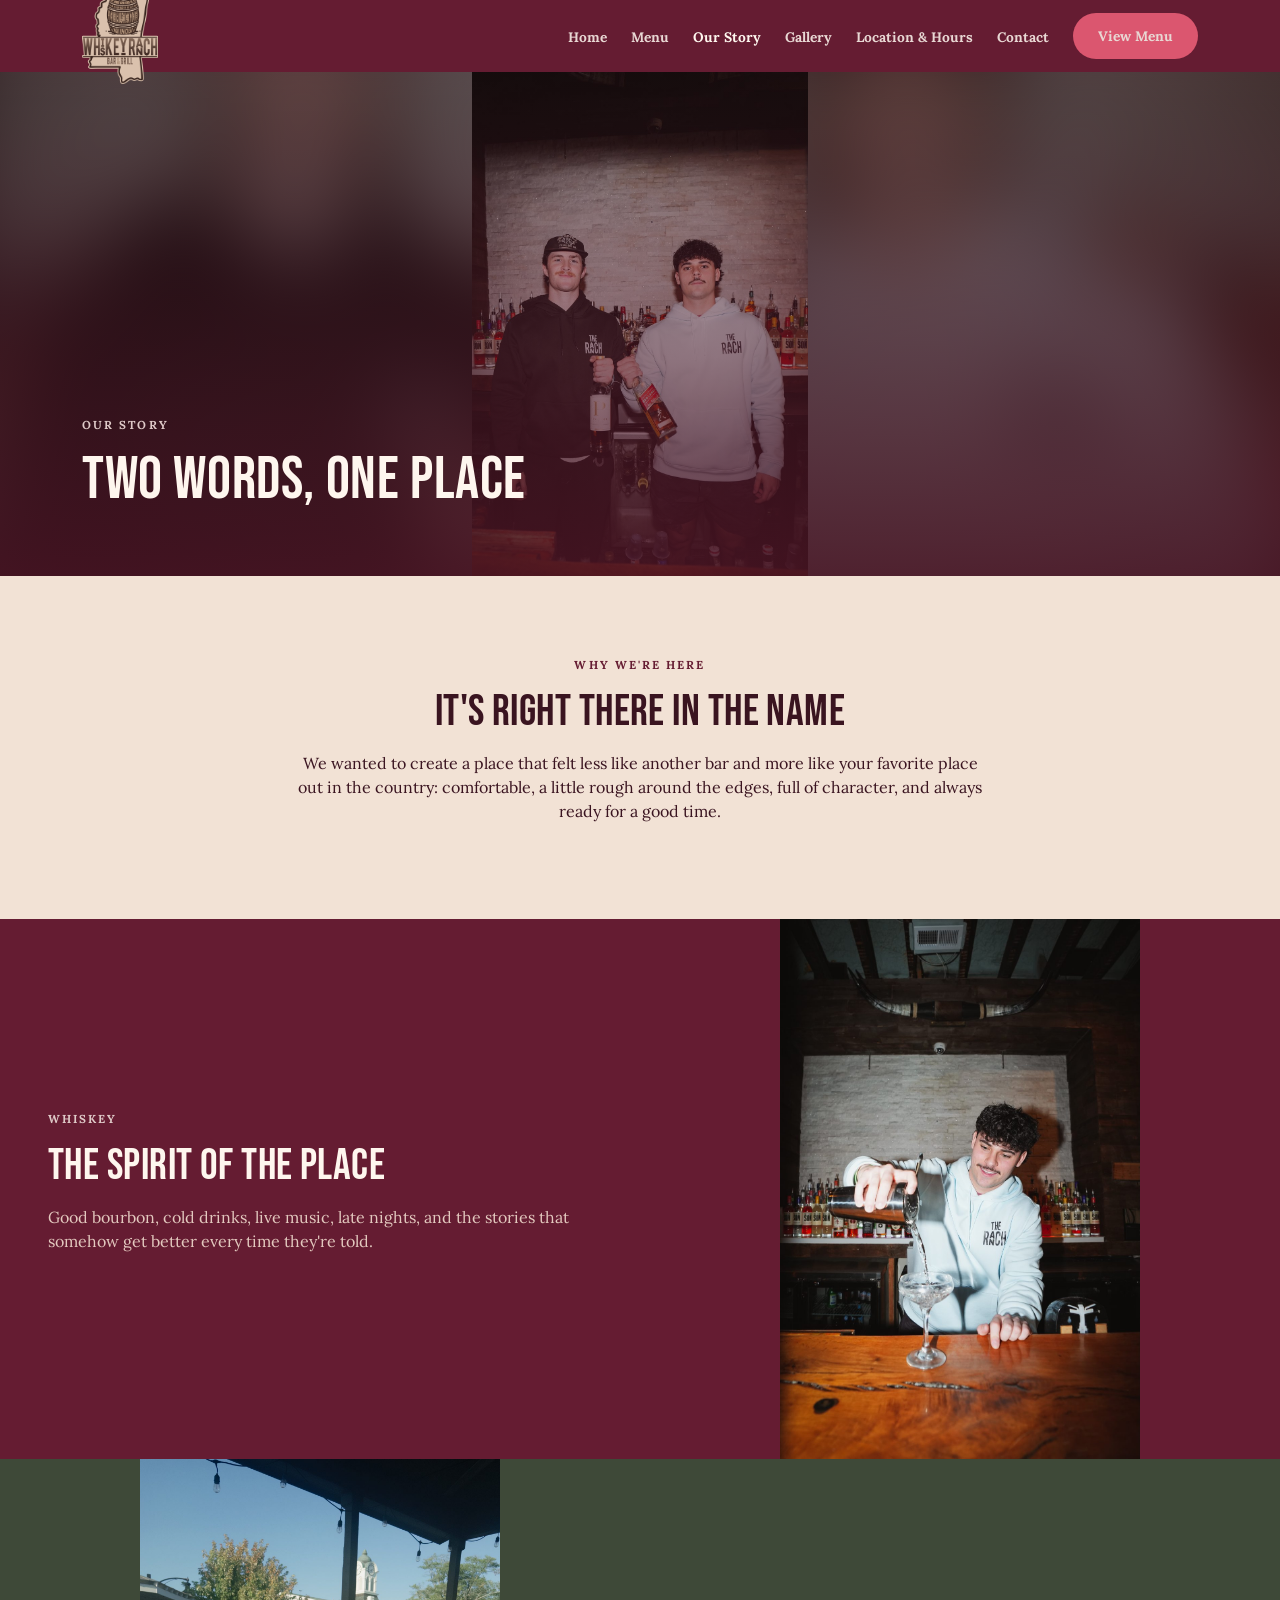
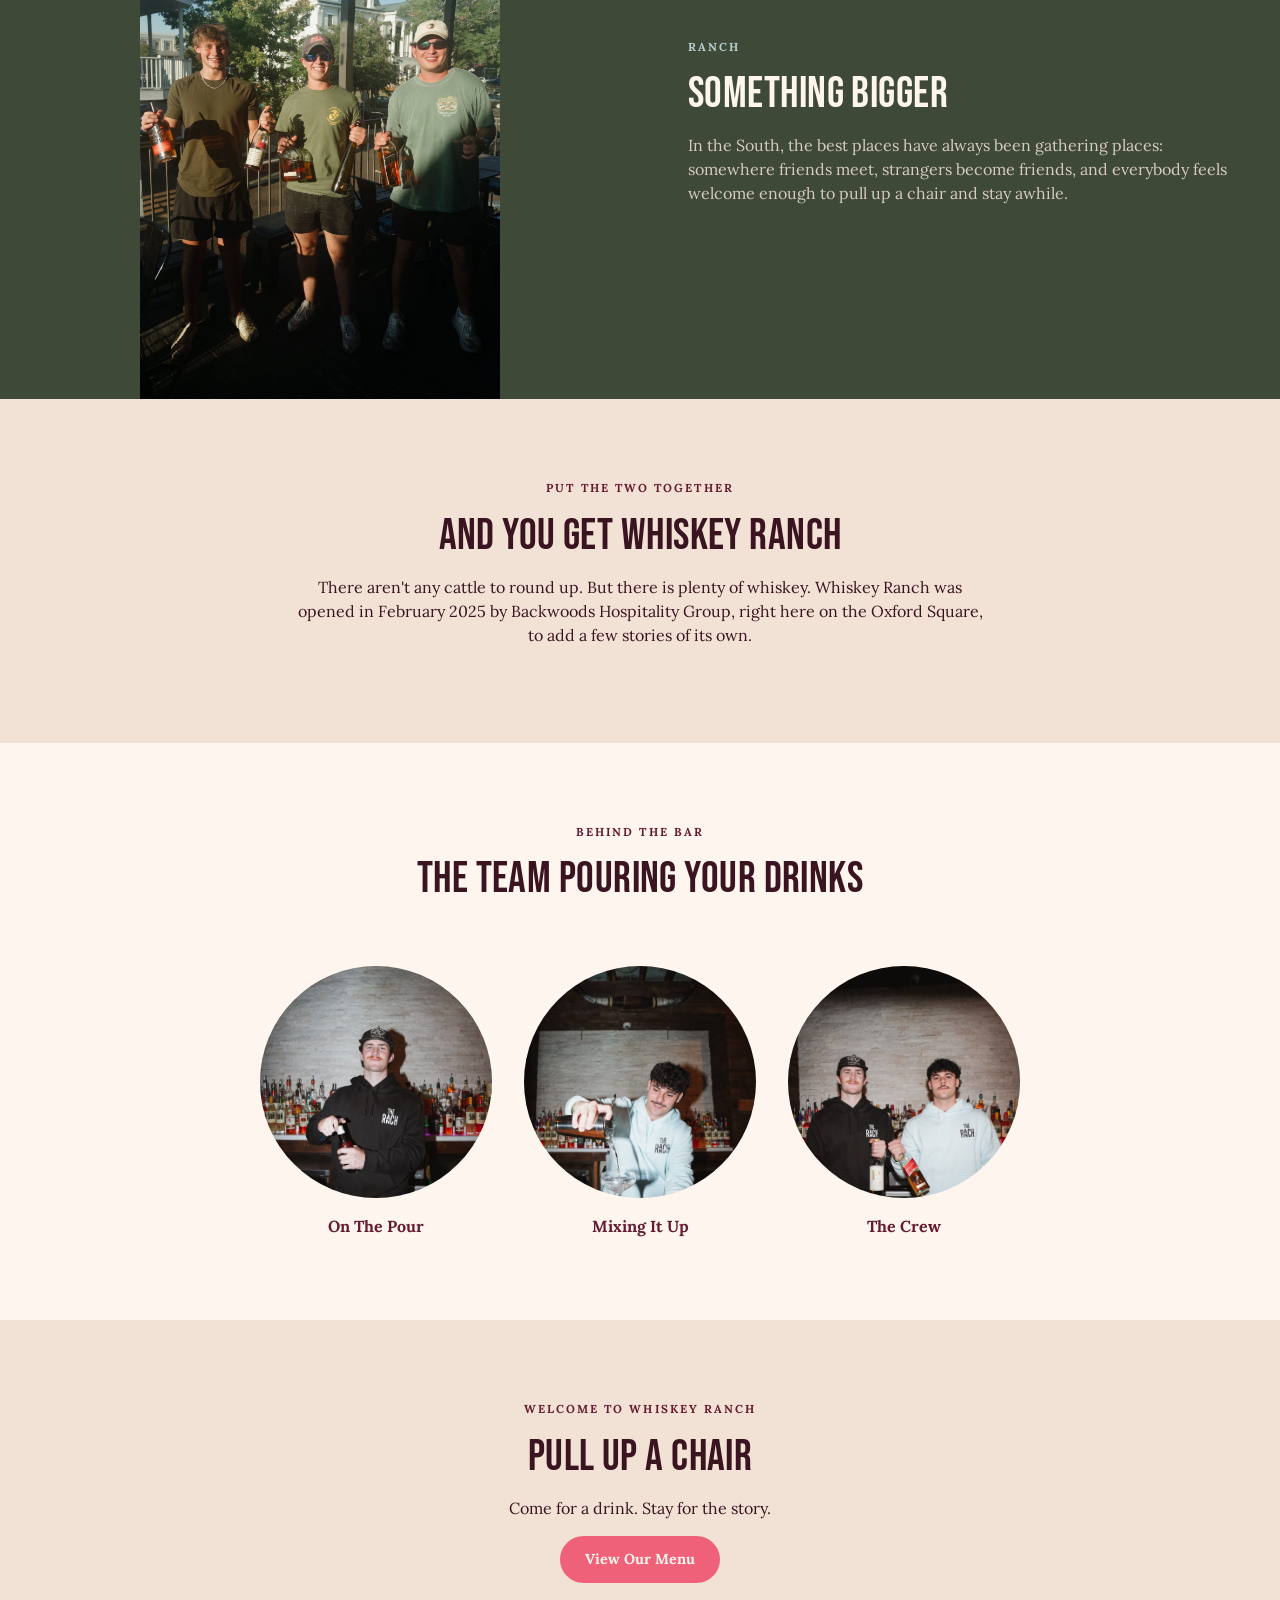
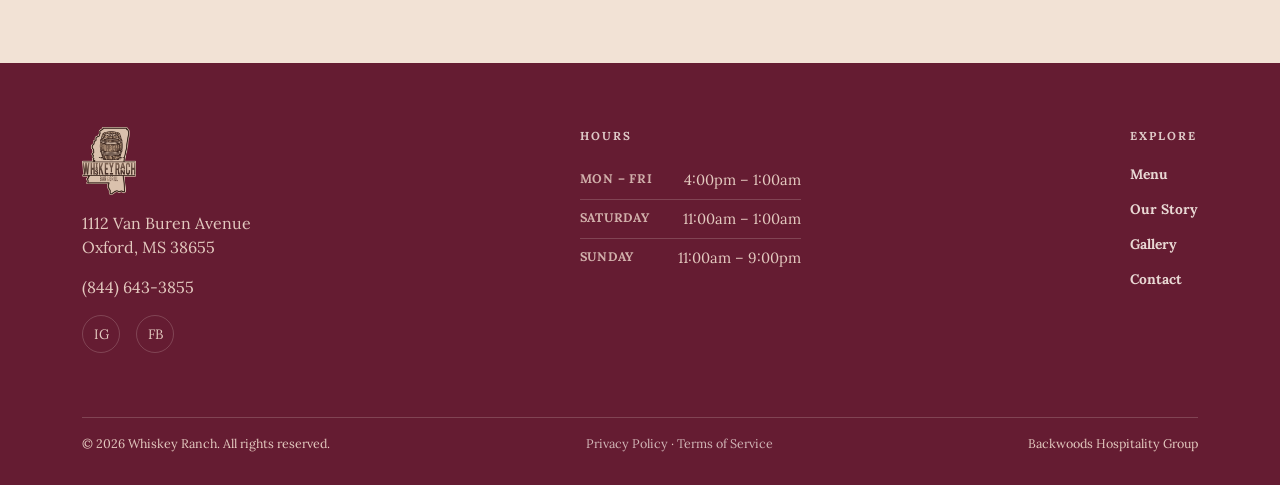
==== commit 7ea53fc5: "Rebuild site on the Ghia design system (burgundy/coral/cream) - New design tokens: burgundy/coral/cr" ====
--- a/about.html
+++ b/about.html
@@ -18,7 +18,7 @@
 
   <link rel="preconnect" href="https://fonts.googleapis.com">
   <link rel="preconnect" href="https://fonts.gstatic.com" crossorigin>
-  <link href="https://fonts.googleapis.com/css2?family=Fraunces:opsz,wght@9..144,500;9..144,600;9..144,700&family=Oswald:wght@400;500;600&family=Inter:wght@400;500&display=swap" rel="stylesheet">
+  <link href="https://fonts.googleapis.com/css2?family=Bebas+Neue&family=Lora:ital,wght@0,400;0,600;0,700;1,400&display=swap" rel="stylesheet">
 
   <link rel="stylesheet" href="assets/css/styles.css">
 </head>
@@ -40,7 +40,7 @@
         <li><a href="gallery">Gallery</a></li>
         <li><a href="location">Location &amp; Hours</a></li>
         <li><a href="contact">Contact</a></li>
-        <li><a href="menu" class="btn btn-blue">View Menu</a></li>
+        <li><a href="menu" class="btn btn-coral">View Menu</a></li>
       </ul>
     </nav>
   </header>
@@ -53,36 +53,41 @@
     <div class="page-banner-scrim"></div>
     <div class="page-banner-content">
       <p class="label label-on-dark">Our Story</p>
-      <h1>Come For A Drink. Stay For The Story.</h1>
+      <h1>Two Words, One Place</h1>
     </div>
   </section>
 
   <section class="section section-cream">
-    <div class="container narrow reveal">
-      <p class="label label-on-cream text-center" style="display:block;">Why We're Here</p>
-      <h2 class="text-center">Two Words, One Place</h2>
+    <div class="container narrow text-center reveal">
+      <p class="label label-on-cream">Why We're Here</p>
+      <h2>It's Right There In The Name</h2>
       <p>We wanted to create a place that felt less like another bar and more like your favorite place out in the country: comfortable, a little rough around the edges, full of character, and always ready for a good time.</p>
-      <p>The <strong>&ldquo;Whiskey&rdquo;</strong> represents the spirit of the place: good bourbon, cold drinks, live music, late nights, and the stories that somehow get better every time they're told.</p>
-      <p>The <strong>&ldquo;Ranch&rdquo;</strong> is about something bigger. In the South, the best places have always been gathering places: somewhere friends meet, strangers become friends, and everybody feels welcome enough to pull up a chair and stay awhile.</p>
-      <p>Put the two together and you get Whiskey Ranch.</p>
     </div>
   </section>
 
-  <div class="section-divider"><span></span></div>
+  <section class="story-split">
+    <div class="story-split-copy reveal">
+      <p class="label label-on-dark">Whiskey</p>
+      <h2>The Spirit Of The Place</h2>
+      <p style="color:var(--color-muted-on-dark);">Good bourbon, cold drinks, live music, late nights, and the stories that somehow get better every time they're told.</p>
+    </div>
+    <div class="story-split-photo" style="background-image:url('assets/gallery/bar-pour-martini.jpg'); background-position: center 20%;"></div>
+  </section>
 
-  <section class="section section-dark">
-    <div class="container">
-      <div class="grid grid-2" style="align-items:center;">
-        <div class="reveal framed-photo">
-          <img src="assets/gallery/patio-oxford-square.jpg" alt="Guests on the Whiskey Ranch patio with the Oxford, Mississippi courthouse square in view">
-        </div>
-        <div class="reveal reveal-2">
-          <p class="label label-on-dark">Oxford, Mississippi</p>
-          <h2>Right Here On The Square</h2>
-          <p>Oxford is a town famous for its stories, characters, music, football Saturdays, and more than a few legendary nights. Whiskey Ranch was opened in February 2025 by Backwoods Hospitality Group to add a few stories of its own.</p>
-          <p>There aren't any cattle to round up. But there is plenty of whiskey.</p>
-        </div>
-      </div>
+  <section class="story-split">
+    <div class="story-split-photo" style="background-image:url('assets/gallery/patio-oxford-square.jpg'); background-color:var(--color-olive); order:1;"></div>
+    <div class="story-split-copy reveal" style="order:2;background:var(--color-olive);">
+      <p class="label" style="color:var(--color-sage);">Ranch</p>
+      <h2>Something Bigger</h2>
+      <p style="color:var(--color-cream);opacity:0.85;">In the South, the best places have always been gathering places: somewhere friends meet, strangers become friends, and everybody feels welcome enough to pull up a chair and stay awhile.</p>
+    </div>
+  </section>
+
+  <section class="section section-cream">
+    <div class="container narrow text-center reveal">
+      <p class="label label-on-cream">Put The Two Together</p>
+      <h2>And You Get Whiskey Ranch</h2>
+      <p>There aren't any cattle to round up. But there is plenty of whiskey. Whiskey Ranch was opened in February 2025 by Backwoods Hospitality Group, right here on the Oxford Square, to add a few stories of its own.</p>
     </div>
   </section>
 
@@ -90,15 +95,18 @@
     <div class="container reveal">
       <p class="label label-on-cream text-center" style="display:block;">Behind The Bar</p>
       <h2 class="text-center">The Team Pouring Your Drinks</h2>
-      <div class="grid grid-3 mt-lg">
-        <div class="gallery-item" style="aspect-ratio: 3/4;">
-          <img src="assets/gallery/team-bartender-portrait.jpg" alt="A Whiskey Ranch bartender behind the bar">
+      <div class="circle-card-grid mt-lg" style="grid-template-columns:repeat(3, 1fr);max-width:760px;margin-inline:auto;">
+        <div class="circle-card">
+          <div class="circle-card-photo" style="background-image:url('assets/gallery/team-bartender-portrait.jpg'); background-position: center 25%;"></div>
+          <p class="circle-card-name">On The Pour</p>
         </div>
-        <div class="gallery-item" style="aspect-ratio: 3/4;">
-          <img src="assets/gallery/bar-pour-martini.jpg" alt="A Whiskey Ranch bartender pouring a cocktail on the bar top">
+        <div class="circle-card">
+          <div class="circle-card-photo" style="background-image:url('assets/gallery/bar-pour-martini.jpg'); background-position: center 20%;"></div>
+          <p class="circle-card-name">Mixing It Up</p>
         </div>
-        <div class="gallery-item" style="aspect-ratio: 3/4;">
-          <img src="assets/gallery/team-bartenders-duo.jpg" alt="Two Whiskey Ranch bartenders holding bottles behind the bar">
+        <div class="circle-card">
+          <div class="circle-card-photo" style="background-image:url('assets/gallery/team-bartenders-duo.jpg'); background-position: center 20%;"></div>
+          <p class="circle-card-name">The Crew</p>
         </div>
       </div>
     </div>
@@ -109,7 +117,7 @@
       <p class="label label-on-cream">Welcome To Whiskey Ranch</p>
       <h2>Pull Up A Chair</h2>
       <p>Come for a drink. Stay for the story.</p>
-      <a href="menu" class="btn btn-blue">View Our Menu</a>
+      <a href="menu" class="btn btn-coral">View Our Menu</a>
     </div>
   </section>
 
--- a/assets/css/styles.css
+++ b/assets/css/styles.css
@@ -1,42 +1,62 @@
 /* ==========================================================================
    Whiskey Ranch — Design System
-   Palette: navy + blue (client-requested) with cream and the logo's own
-   barrel-wood tan/brown as a warm secondary accent, so the badge logo never
-   fights the site around it.
+   Built on the "Ghia" style reference (Mediterranean aperitivo label):
+   warm cream canvases, deep burgundy statement sections, coral pill CTAs.
+   Adapted with Whiskey Ranch's own photography and copy.
    ========================================================================== */
 
 :root {
-  /* Primary palette */
-  --color-navy-deep: #0b1930;
-  --color-navy: #132a4d;
-  --color-navy-mid: #1c3a68;
-  --color-blue: #2f5fa8;
-  --color-blue-light: #7fa8e3;
-  --color-cream: #f4ede1;
-  --color-cream-soft: #ece0cd;
-  --color-ink: #0a1220;
-  --color-tan: #ab8d75;
-  --color-tan-deep: #7a5a3f; /* darker than --color-tan: passes 4.5:1 on cream for small text */
-  --color-cream-text-on-dark: #f4ede1;
-  --color-muted-on-cream: #5c5648;
-  --color-muted-on-dark: #b7c2d6;
-  --color-border-on-dark: rgba(244, 237, 225, 0.16);
-  --color-border-on-cream: rgba(10, 18, 32, 0.14);
+  /* Colors */
+  --color-burgundy: #651c32;
+  --color-burgundy-deep: #4a1424;
+  --color-coral: #ef6079;
+  --color-coral-deep: #d94863;
+  --color-cream: #f2e2d5;
+  --color-bone: #fef6ee;
+  --color-smoke: #e5e7eb;
+  --color-charcoal: #000000;
+  --color-olive: #3e4938;
+  --color-dusty-rose: #dfcac8;
+  --color-riviera-blue: #abd2eb;
+  --color-limoncello: #f0e87b;
+  --color-sage: #b6cfd0;
+
+  --color-text-on-cream: #3a1420;
+  --color-muted-on-cream: #6b5248;
+  --color-muted-on-dark: #e3c9bf;
+  --color-border-on-dark: rgba(254, 246, 238, 0.18);
+  --color-border-on-cream: rgba(101, 28, 50, 0.16);
 
   /* Type */
-  --font-display: 'Fraunces', 'Georgia', serif;
-  --font-label: 'Oswald', 'Arial Narrow', sans-serif;
-  --font-body: 'Inter', 'Helvetica Neue', Arial, sans-serif;
-
-  /* Spacing scale */
-  --space-xs: 0.5rem;
-  --space-sm: 1rem;
-  --space-md: 2rem;
-  --space-lg: 4rem;
-  --space-xl: 7rem;
+  --font-display: 'Bebas Neue', 'Oswald', sans-serif;
+  --font-body: 'Lora', 'Georgia', serif;
+
+  /* Spacing */
+  --space-4: 4px;
+  --space-8: 8px;
+  --space-12: 12px;
+  --space-16: 16px;
+  --space-20: 20px;
+  --space-24: 24px;
+  --space-32: 32px;
+  --space-40: 40px;
+  --space-48: 48px;
+  --space-56: 56px;
+  --space-64: 64px;
+  --space-80: 80px;
+
+  /* Back-compat aliases (existing utility classes below use these) */
+  --space-xs: var(--space-8);
+  --space-sm: var(--space-16);
+  --space-md: var(--space-32);
+  --space-lg: var(--space-64);
+  --space-xl: var(--space-80);
 
   --max-width: 1180px;
-  --max-width-wide: 1480px;
+  --max-width-wide: 1280px;
+  --radius-pill: 9999px;
+  --radius-card: 16px;
+  --radius-container: 24px;
   --transition: 220ms ease;
 }
 
@@ -51,18 +71,18 @@
   margin: 0;
   font-family: var(--font-body);
   background: var(--color-cream);
-  color: var(--color-navy-deep);
-  line-height: 1.65;
+  color: var(--color-text-on-cream);
+  line-height: 1.5;
   -webkit-font-smoothing: antialiased;
 }
 
-::selection { background: var(--color-blue); color: var(--color-cream); }
-
-html { scrollbar-color: var(--color-blue) var(--color-cream-soft); scrollbar-width: thin; }
+::selection { background: var(--color-coral); color: var(--color-bone); }
+
+html { scrollbar-color: var(--color-coral) var(--color-cream); scrollbar-width: thin; }
 ::-webkit-scrollbar { width: 11px; }
-::-webkit-scrollbar-track { background: var(--color-cream-soft); }
-::-webkit-scrollbar-thumb { background: var(--color-blue); border: 2px solid var(--color-cream-soft); border-radius: 6px; }
-::-webkit-scrollbar-thumb:hover { background: var(--color-navy-mid); }
+::-webkit-scrollbar-track { background: var(--color-cream); }
+::-webkit-scrollbar-thumb { background: var(--color-coral); border: 2px solid var(--color-cream); border-radius: 6px; }
+::-webkit-scrollbar-thumb:hover { background: var(--color-coral-deep); }
 
 img { max-width: 100%; display: block; }
 
@@ -70,108 +90,123 @@
 
 h1, h2, h3, h4 {
   font-family: var(--font-display);
-  font-weight: 600;
-  line-height: 1.08;
-  margin: 0 0 var(--space-sm);
-  letter-spacing: -0.01em;
-}
-
-h1 { font-size: clamp(2.75rem, 6vw, 5rem); }
-h2 { font-size: clamp(2rem, 4vw, 3.25rem); }
-h3 { font-size: clamp(1.4rem, 2.5vw, 1.9rem); }
-
-p { margin: 0 0 var(--space-sm); }
+  font-weight: 400;
+  text-transform: uppercase;
+  line-height: 1.05;
+  letter-spacing: 0.01em;
+  margin: 0 0 var(--space-16);
+}
+
+h1 { font-size: clamp(2.75rem, 6.5vw, 4.5rem); }
+h2 { font-size: clamp(1.9rem, 4vw, 2.75rem); }
+h3 { font-size: clamp(1.4rem, 2.5vw, 1.6rem); }
+
+p { margin: 0 0 var(--space-16); }
 
 .container {
   max-width: var(--max-width);
   margin: 0 auto;
-  padding: 0 var(--space-md);
+  padding: 0 var(--space-32);
 }
 
 .container-wide {
   max-width: var(--max-width-wide);
   margin: 0 auto;
-  padding: 0 var(--space-md);
+  padding: 0 var(--space-32);
 }
 
 @media (max-width: 640px) {
-  .container, .container-wide { padding: 0 var(--space-sm); }
-}
-
-/* Label / eyebrow text — tracked uppercase condensed, the "sign-painted" system */
+  .container, .container-wide { padding: 0 var(--space-16); }
+}
+
+/* Label / eyebrow — small tracked caps, Lora not Bebas (labels stay readable) */
 .label {
-  font-family: var(--font-label);
+  font-family: var(--font-body);
   text-transform: uppercase;
-  letter-spacing: 0.2em;
-  font-size: 0.76rem;
-  font-weight: 500;
-}
-
-.label-on-dark { color: var(--color-blue-light); }
-.label-on-cream { color: var(--color-tan-deep); }
+  letter-spacing: 0.18em;
+  font-size: 0.72rem;
+  font-weight: 700;
+}
+
+.label-on-dark { color: var(--color-dusty-rose); }
+.label-on-cream { color: var(--color-burgundy); }
 
 .section {
-  padding: var(--space-xl) 0;
+  padding: var(--space-80) 0;
 }
 
 .section-dark {
-  background: var(--color-navy);
-  color: var(--color-cream-text-on-dark);
+  background: var(--color-burgundy);
+  color: var(--color-bone);
 }
 
 .section-cream {
   background: var(--color-cream);
-  color: var(--color-navy-deep);
+  color: var(--color-text-on-cream);
 }
 
 .section-soft {
-  background: var(--color-cream-soft);
-}
-
-/* ==========================================================================
-   Buttons
+  background: var(--color-bone);
+}
+
+/* ==========================================================================
+   Buttons — pill shape, coral primary, per the reference. No drop shadows,
+   no gradients: contrast comes from flat color only.
    ========================================================================== */
 
 .btn {
   display: inline-flex;
   align-items: center;
   justify-content: center;
-  gap: 0.6em;
-  padding: 0.95em 2.1em;
-  font-family: var(--font-label);
-  text-transform: uppercase;
-  letter-spacing: 0.14em;
-  font-size: 0.82rem;
-  font-weight: 500;
+  gap: 0.5em;
+  padding: 12px 24px;
+  font-family: var(--font-body);
+  font-size: 0.9rem;
+  font-weight: 700;
   border: 1px solid transparent;
-  border-radius: 2px;
+  border-radius: var(--radius-pill);
   cursor: pointer;
-  transition: background var(--transition), color var(--transition), border-color var(--transition), transform var(--transition), box-shadow var(--transition);
+  transition: background var(--transition), color var(--transition), border-color var(--transition), transform var(--transition);
   white-space: nowrap;
 }
 .btn:active { transform: translateY(1px); }
 
-.btn-blue {
-  background: var(--color-blue);
-  color: var(--color-cream);
-  box-shadow: 0 1px 2px rgba(0,0,0,0.2);
-}
-.btn-blue:hover { background: var(--color-blue-light); color: var(--color-ink); transform: translateY(-2px); box-shadow: 0 8px 20px -6px rgba(47,95,168,0.55); }
-.btn-blue:active { transform: translateY(0); }
+.btn-blue,
+.btn-coral {
+  background: var(--color-coral);
+  color: var(--color-bone);
+}
+.btn-blue:hover,
+.btn-coral:hover { background: var(--color-coral-deep); }
 
 .btn-outline-dark {
   background: transparent;
-  border-color: var(--color-cream);
-  color: var(--color-cream);
-}
-.btn-outline-dark:hover { background: var(--color-cream); color: var(--color-navy-deep); transform: translateY(-2px); }
+  border-color: var(--color-bone);
+  color: var(--color-bone);
+}
+.btn-outline-dark:hover { background: var(--color-bone); color: var(--color-burgundy); }
 
 .btn-outline-cream {
   background: transparent;
-  border-color: var(--color-navy-deep);
-  color: var(--color-navy-deep);
-}
-.btn-outline-cream:hover { background: var(--color-navy-deep); color: var(--color-cream); transform: translateY(-2px); }
+  border-color: var(--color-burgundy);
+  color: var(--color-burgundy);
+}
+.btn-outline-cream:hover { background: var(--color-burgundy); color: var(--color-bone); }
+
+/* ==========================================================================
+   Announcement bar
+   ========================================================================== */
+
+.announcement-bar {
+  background: var(--color-coral);
+  color: var(--color-bone);
+  text-align: center;
+  padding: 10px var(--space-16);
+  font-family: var(--font-body);
+  font-size: 0.78rem;
+  font-weight: 700;
+  letter-spacing: 0.04em;
+}
 
 /* ==========================================================================
    Header / Nav
@@ -182,17 +217,16 @@
   left: -9999px;
   top: 0;
   z-index: 200;
-  background: var(--color-blue);
-  color: var(--color-cream);
+  background: var(--color-coral);
+  color: var(--color-bone);
   padding: 0.8em 1.4em;
-  font-family: var(--font-label);
-  text-transform: uppercase;
-  letter-spacing: 0.1em;
+  font-family: var(--font-body);
+  font-weight: 700;
   font-size: 0.8rem;
 }
 .skip-link:focus {
-  left: var(--space-sm);
-  top: var(--space-sm);
+  left: var(--space-16);
+  top: var(--space-16);
 }
 
 body.lightbox-locked { overflow: hidden; }
@@ -201,9 +235,7 @@
   position: sticky;
   top: 0;
   z-index: 100;
-  background: rgba(11, 25, 48, 0.96);
-  backdrop-filter: blur(8px);
-  border-bottom: 1px solid var(--color-border-on-dark);
+  background: var(--color-burgundy);
   overflow: visible;
 }
 
@@ -211,37 +243,36 @@
   display: flex;
   align-items: center;
   justify-content: space-between;
-  gap: var(--space-md);
-  height: 78px;
-  padding: 0 var(--space-md);
+  gap: var(--space-32);
+  height: 72px;
+  padding: 0 var(--space-32);
   max-width: var(--max-width);
   margin: 0 auto;
 }
 
 .nav-logo { display: flex; align-items: center; }
-.nav-logo img { height: 108px; width: auto; }
+.nav-logo img { height: 96px; width: auto; }
 
 .nav-links {
   display: flex;
   align-items: center;
-  gap: 1.35rem;
+  gap: 1.5rem;
   list-style: none;
   margin: 0;
   padding: 0;
 }
 
 .nav-links a {
-  font-family: var(--font-label);
-  text-transform: uppercase;
-  letter-spacing: 0.08em;
-  font-size: 0.78rem;
-  color: var(--color-cream);
+  font-family: var(--font-body);
+  font-size: 0.86rem;
+  font-weight: 700;
+  color: var(--color-bone);
   opacity: 0.86;
   white-space: nowrap;
   transition: opacity var(--transition);
 }
 .nav-links a:hover,
-.nav-links a[aria-current="page"] { opacity: 1; border-bottom: 1px solid var(--color-blue-light); }
+.nav-links a[aria-current="page"] { opacity: 1; }
 .nav-links a.btn { white-space: nowrap; }
 
 .nav-toggle {
@@ -255,7 +286,7 @@
   display: block;
   width: 24px;
   height: 2px;
-  background: var(--color-cream);
+  background: var(--color-bone);
   margin: 5px 0;
 }
 
@@ -268,82 +299,250 @@
     right: 0;
     flex-direction: column;
     align-items: flex-start;
-    gap: var(--space-sm);
-    background: var(--color-navy);
-    padding: var(--space-md);
-    border-bottom: 1px solid var(--color-border-on-dark);
+    gap: var(--space-16);
+    background: var(--color-burgundy);
+    padding: var(--space-32);
     display: none;
   }
   .nav-links.open { display: flex; }
-  .nav-links a { white-space: normal; font-size: 0.86rem; letter-spacing: 0.1em; }
-  .nav-logo img { height: 84px; }
-}
-
-/* ==========================================================================
-   Hero
-   ========================================================================== */
-
-.hero {
-  position: relative;
-  min-height: 84vh;
-  display: flex;
-  align-items: flex-end;
+  .nav-links a { white-space: normal; font-size: 0.95rem; }
+  .nav-logo img { height: 72px; }
+}
+
+/* ==========================================================================
+   Hero — cream canvas, headline left, full-bleed photo right (no rounding,
+   no container — the imagery runs to the frame edge per the reference).
+   ========================================================================== */
+
+.hero-ghia {
+  background: var(--color-cream);
+  display: grid;
+  grid-template-columns: 1fr 1fr;
+  align-items: stretch;
+  min-height: 74vh;
+}
+.hero-ghia-copy {
+  display: flex;
+  flex-direction: column;
+  justify-content: center;
+  padding: var(--space-64) var(--space-48);
+}
+.hero-ghia-copy h1 { color: var(--color-burgundy); }
+.hero-ghia-photo {
   background-size: cover;
   background-position: center;
-  color: var(--color-cream);
-}
-
-.hero::after {
-  content: '';
+  min-height: 340px;
+}
+@media (max-width: 900px) {
+  .hero-ghia { grid-template-columns: 1fr; }
+  .hero-ghia-copy { padding: var(--space-48) var(--space-24); order: 2; }
+  .hero-ghia-photo { order: 1; min-height: 320px; }
+}
+
+.hero-actions {
+  display: flex;
+  flex-wrap: wrap;
+  gap: var(--space-16);
+  margin-top: var(--space-24);
+}
+
+/* ==========================================================================
+   Trust marquee — repeating burgundy band of bold caps, bullet-separated
+   ========================================================================== */
+
+/* A shade darker than --color-burgundy, not the same value: back-to-back
+   with the story-split section right after it (also burgundy), the two
+   read as one merged block without some contrast between them. */
+.marquee-bar {
+  background: var(--color-burgundy-deep);
+  color: var(--color-bone);
+  padding: var(--space-20) 0;
+  text-align: center;
+}
+.marquee-bar p {
+  margin: 0;
+  font-family: var(--font-body);
+  font-weight: 700;
+  letter-spacing: 0.08em;
+  font-size: 0.9rem;
+  text-transform: uppercase;
+}
+.marquee-bar .dot { color: var(--color-coral); margin: 0 0.6em; }
+
+/* ==========================================================================
+   Brand story split — strict 50/50, dark statement left, photo right
+   ========================================================================== */
+
+.story-split {
+  display: grid;
+  grid-template-columns: 1fr 1fr;
+}
+.story-split-copy {
+  background: var(--color-burgundy);
+  color: var(--color-bone);
+  display: flex;
+  flex-direction: column;
+  justify-content: center;
+  padding: var(--space-80) var(--space-48);
+}
+.story-split-copy h2 { color: var(--color-bone); }
+/* contain, not cover: these are portrait people-shots being placed into a
+   landscape half-column, and cover was cropping heads/hands to fill the
+   box. contain shows the whole photo and lets the section's own color
+   (set per-instance below) fill the letterbox space instead of leaving a
+   white gap, so it still reads as a deliberate full-bleed panel. */
+.story-split-photo {
+  background-size: contain;
+  background-repeat: no-repeat;
+  background-position: center;
+  background-color: var(--color-burgundy);
+  min-height: 540px;
+}
+@media (max-width: 900px) {
+  .story-split { grid-template-columns: 1fr; }
+  .story-split-copy { padding: var(--space-48) var(--space-24); order: 2; }
+  .story-split-photo { order: 1; min-height: 380px; }
+}
+
+/* ==========================================================================
+   Circular product card — bottle-style crop, used for The Bar categories
+   ========================================================================== */
+
+.circle-card-grid {
+  display: grid;
+  grid-template-columns: repeat(4, 1fr);
+  gap: var(--space-32);
+}
+@media (max-width: 900px) { .circle-card-grid { grid-template-columns: repeat(2, 1fr); } }
+
+.circle-card { text-align: center; position: relative; }
+.circle-card-photo {
+  width: 100%;
+  aspect-ratio: 1 / 1;
+  border-radius: var(--radius-pill);
+  background-size: cover;
+  background-position: center;
+  margin-bottom: var(--space-16);
+}
+.circle-card-name {
+  font-family: var(--font-body);
+  font-weight: 700;
+  font-size: 1rem;
+  color: var(--color-burgundy);
+  margin-bottom: 2px;
+}
+.circle-card-sub {
+  font-family: var(--font-body);
+  font-size: 0.82rem;
+  color: var(--color-muted-on-cream);
+}
+
+/* Sticker tag — rotated highlight badge */
+.sticker-tag {
   position: absolute;
-  inset: 0;
-  background: linear-gradient(180deg, rgba(11,25,48,0.25) 0%, rgba(11,25,48,0.85) 100%);
-  z-index: 0;
-}
-
-.hero-content {
-  position: relative;
-  z-index: 1;
-  padding: var(--space-xl) var(--space-md) var(--space-lg);
-  max-width: var(--max-width);
-  margin: 0 auto;
+  top: 4px;
+  right: 4px;
+  background: var(--color-limoncello);
+  color: var(--color-burgundy);
+  font-family: var(--font-body);
+  font-weight: 700;
+  font-size: 0.68rem;
+  text-transform: uppercase;
+  padding: 5px 10px;
+  border-radius: 4px;
+  transform: rotate(-6deg);
+}
+
+/* ==========================================================================
+   Category filter pill
+   ========================================================================== */
+
+.filter-pills {
+  display: flex;
+  flex-wrap: wrap;
+  gap: var(--space-12);
+  justify-content: center;
+}
+.filter-pill {
+  display: inline-block;
+  padding: 8px 20px;
+  border-radius: var(--radius-pill);
+  background: var(--color-bone);
+  color: var(--color-burgundy);
+  font-family: var(--font-body);
+  font-weight: 700;
+  font-size: 0.78rem;
+  text-transform: uppercase;
+  letter-spacing: 0.04em;
+}
+.filter-pill.active { background: var(--color-riviera-blue); color: var(--color-burgundy); }
+
+/* ==========================================================================
+   Product detail card (menu highlight)
+   ========================================================================== */
+
+.product-card {
+  background: var(--color-bone);
+  border-radius: var(--radius-card);
+  overflow: hidden;
+  padding: 0 0 var(--space-24);
+}
+.product-card-photo {
   width: 100%;
-}
-
-.hero-actions {
-  display: flex;
-  flex-wrap: wrap;
-  gap: var(--space-sm);
-  margin-top: var(--space-md);
-}
-
-/* Sub-hero page banner (interior pages). Source photos are portrait phone/pro
-   shots; a full-bleed wide banner would force a heavy crop via
-   background-size:cover. Fix: a centered, minimally-cropped sharp photo
-   panel, flanked by a blurred/darkened full version of the same photo so the
-   banner still reads as full-bleed. */
+  aspect-ratio: 1 / 1;
+  background-size: cover;
+  background-position: center;
+  margin-bottom: var(--space-16);
+}
+.product-card-body { padding: 0 var(--space-24); }
+.product-card-name {
+  font-family: var(--font-body);
+  font-weight: 700;
+  font-size: 1.15rem;
+  color: var(--color-burgundy);
+  text-transform: uppercase;
+  margin-bottom: var(--space-8);
+}
+.product-card-desc {
+  font-size: 0.9rem;
+  color: var(--color-muted-on-cream);
+  margin-bottom: var(--space-16);
+}
+
+/* ==========================================================================
+   Sub-hero page banner (interior pages). Source photos are portrait; a
+   full-bleed wide banner would force a heavy crop via background-size:cover.
+   Fix: a blurred/darkened full version of the photo behind a sharp centered
+   layer so the banner still reads as full-bleed without losing the subject.
+   ========================================================================== */
+
 .page-banner {
   position: relative;
-  min-height: 68vh;
+  min-height: 56vh;
   display: flex;
   align-items: flex-end;
   overflow: hidden;
-  color: var(--color-cream);
-  background: var(--color-navy);
+  color: var(--color-bone);
+  background: var(--color-burgundy);
 }
 .page-banner-bg {
   position: absolute;
   inset: -20px;
   background-size: cover;
   background-position: center;
-  filter: blur(36px) brightness(0.4) saturate(0.9);
+  filter: blur(36px) brightness(0.5) saturate(0.9);
   transform: scale(1.15);
   z-index: 0;
 }
+/* contain, not cover: the blurred .page-banner-bg layer behind this already
+   fills the frame edge-to-edge, so this sharp layer is free to show the
+   whole photo (no cropped foreheads) without leaving a visible gap — the
+   blur shows through around it instead of bare background color. */
 .page-banner-photo {
   position: absolute;
   inset: 0;
-  background-size: cover;
+  background-size: contain;
+  background-repeat: no-repeat;
   background-position: center;
   z-index: 0;
 }
@@ -351,20 +550,16 @@
   position: absolute;
   inset: 0;
   z-index: 1;
-  background: linear-gradient(180deg, rgba(11,25,48,0.2) 0%, rgba(11,25,48,0.88) 100%);
-}
-
-.page-banner h1 { font-size: clamp(2.75rem, 5.5vw, 4.5rem); }
+  background: linear-gradient(180deg, rgba(74,20,36,0.15) 0%, rgba(74,20,36,0.85) 100%);
+}
+.page-banner h1 { color: var(--color-bone); font-size: clamp(2.5rem, 5.5vw, 3.75rem); }
 .page-banner-content {
   position: relative;
   z-index: 2;
   max-width: var(--max-width);
   margin: 0 auto;
-  padding: 0 var(--space-md);
+  padding: 0 var(--space-32) var(--space-48);
   width: 100%;
-}
-@media (max-width: 860px) {
-  .page-banner-photo { width: 100%; }
 }
 
 /* ==========================================================================
@@ -373,7 +568,7 @@
 
 .grid {
   display: grid;
-  gap: var(--space-md);
+  gap: var(--space-32);
 }
 .grid-2 { grid-template-columns: repeat(2, 1fr); }
 .grid-3 { grid-template-columns: repeat(3, 1fr); }
@@ -386,71 +581,79 @@
   .grid-3, .grid-4 { grid-template-columns: repeat(2, 1fr); }
 }
 
+/* color is set explicitly, not inherited: a .card dropped onto a
+   .section-dark parent would otherwise inherit that section's light
+   cream text color onto its own light bone background. */
 .card {
-  background: var(--color-cream);
+  background: var(--color-bone);
+  color: var(--color-text-on-cream);
   border: 1px solid var(--color-border-on-cream);
-  padding: var(--space-md);
-}
-
-/* Frames a third-party embed that can't be recolored to match the
-   site palette — the blue strip + shadow reads as an intentional accent
-   rather than a stray white box. */
+  border-radius: var(--radius-card);
+  padding: var(--space-32);
+}
+.card .menu-item-price { color: var(--color-text-on-cream); }
+
 .form-frame {
   max-width: 600px;
   margin-inline: auto;
-  background: #eee4d4;
+  background: var(--color-bone);
   padding: 16px;
-  border: 3px solid var(--color-blue);
-  border-radius: 16px;
+  border: 3px solid var(--color-coral);
+  border-radius: var(--radius-container);
   overflow: hidden;
-  box-shadow: 0 30px 70px -28px rgba(0,0,0,0.65);
 }
 .form-frame iframe { border-radius: 6px; }
 
-/* Hours block — single source of truth, reused on Home/Location/Footer */
+/* Hours block */
 .hours-block {
   font-family: var(--font-body);
 }
 .hours-block .hours-row {
   display: flex;
   justify-content: space-between;
-  gap: var(--space-md);
+  gap: var(--space-32);
   padding: 0.55em 0;
   border-bottom: 1px solid var(--color-border-on-dark);
   font-size: 0.92rem;
-  letter-spacing: 0.02em;
 }
 .hours-block.on-cream .hours-row { border-bottom: 1px solid var(--color-border-on-cream); }
 .hours-block .hours-row:last-child { border-bottom: none; }
-.hours-day { font-family: var(--font-label); text-transform: uppercase; letter-spacing: 0.1em; font-size: 0.8rem; opacity: 0.86; }
-
-/* ==========================================================================
-   Menu card layout ("printed card" pattern)
-   ========================================================================== */
-
-.menu-section { margin-bottom: var(--space-lg); }
+.hours-day { font-family: var(--font-body); font-weight: 700; text-transform: uppercase; letter-spacing: 0.06em; font-size: 0.78rem; opacity: 0.86; }
+
+/* ==========================================================================
+   Menu card layout
+   ========================================================================== */
+
+.menu-section { margin-bottom: var(--space-64); }
 .menu-section-title {
-  font-family: var(--font-label);
+  font-family: var(--font-display);
   text-transform: uppercase;
-  letter-spacing: 0.28em;
-  font-size: 0.88rem;
+  letter-spacing: 0.06em;
+  font-size: 1.6rem;
   text-align: center;
-  color: var(--color-tan-deep);
-  margin-bottom: var(--space-md);
-  position: relative;
-}
+  color: var(--color-coral-deep);
+  margin-bottom: var(--space-32);
+}
+/* Inside the two-column Domestics/Imported layout, a centered title floats
+   above left-aligned rows below it and doesn't read as one column. Align
+   it with its own list instead. */
+.grid-2 .menu-section-title { text-align: left; }
 .menu-item {
   display: flex;
   justify-content: space-between;
   align-items: baseline;
-  gap: var(--space-sm);
+  gap: var(--space-16);
   padding: 0.9em 0;
   border-bottom: 1px dashed var(--color-border-on-cream);
 }
 .menu-item:last-child { border-bottom: none; }
-.menu-item-name { font-family: var(--font-display); font-size: 1.2rem; font-weight: 600; }
-.menu-item-desc { font-style: italic; color: var(--color-muted-on-cream); font-size: 0.9rem; display: block; margin-top: 0.15em; }
-.menu-item-price { font-family: var(--font-label); font-size: 0.95rem; white-space: nowrap; }
+.menu-item-name { font-family: var(--font-body); font-size: 1.05rem; font-weight: 700; }
+/* color: currentColor + opacity, not a hardcoded muted brown: that brown
+   was tuned for cream backgrounds and went nearly invisible on the dark
+   burgundy liquor-menu section. Inheriting the item's own text color at
+   reduced opacity works on light and dark alike. */
+.menu-item-desc { font-style: italic; color: inherit; opacity: 0.7; font-size: 0.88rem; display: block; margin-top: 0.15em; }
+.menu-item-price { font-family: var(--font-body); font-weight: 700; font-size: 0.95rem; white-space: nowrap; }
 
 /* ==========================================================================
    Gallery / lightbox
@@ -459,7 +662,7 @@
 .gallery-grid {
   display: grid;
   grid-template-columns: repeat(3, 1fr);
-  gap: var(--space-xs);
+  gap: var(--space-8);
 }
 @media (max-width: 640px) { .gallery-grid { grid-template-columns: repeat(2, 1fr); } }
 
@@ -467,6 +670,7 @@
   aspect-ratio: 1 / 1;
   overflow: hidden;
   cursor: pointer;
+  border-radius: var(--radius-card);
 }
 .gallery-item img {
   width: 100%;
@@ -475,29 +679,43 @@
   transition: transform 400ms ease;
 }
 .gallery-item:hover img { transform: scale(1.06); }
-.gallery-item:focus-visible { outline: 3px solid var(--color-blue); outline-offset: -3px; }
+.gallery-item:focus-visible { outline: 3px solid var(--color-coral); outline-offset: -3px; }
+
+.masonry-grid {
+  columns: 3 260px;
+  column-gap: var(--space-8);
+}
+.masonry-grid .gallery-item {
+  aspect-ratio: unset;
+  break-inside: avoid;
+  margin-bottom: var(--space-8);
+  width: 100%;
+}
+.masonry-grid .gallery-item img { height: auto; }
+@media (max-width: 640px) { .masonry-grid { columns: 2 160px; } }
 
 .lightbox {
   position: fixed;
   inset: 0;
-  background: rgba(10,18,32,0.94);
+  background: rgba(58,20,32,0.94);
   display: none;
   align-items: center;
   justify-content: center;
   z-index: 1000;
-  padding: var(--space-md);
+  padding: var(--space-32);
 }
 .lightbox.open { display: flex; }
-.lightbox img { max-height: 88vh; max-width: 92vw; }
+.lightbox img { max-height: 88vh; max-width: 92vw; border-radius: var(--radius-card); }
 .lightbox-close {
   position: absolute;
-  top: var(--space-md);
-  right: var(--space-md);
+  top: var(--space-32);
+  right: var(--space-32);
   background: none;
-  border: 1px solid var(--color-cream);
-  color: var(--color-cream);
+  border: 1px solid var(--color-bone);
+  color: var(--color-bone);
   width: 42px;
   height: 42px;
+  border-radius: var(--radius-pill);
   cursor: pointer;
   font-size: 1.2rem;
 }
@@ -507,44 +725,40 @@
    ========================================================================== */
 
 .site-footer {
-  background: var(--color-ink);
+  background: var(--color-burgundy);
   color: var(--color-muted-on-dark);
-  padding: var(--space-lg) 0 var(--space-md);
-}
-/* Flexbox, not a grid with fr tracks: fr columns stretched each block to its
-   track width regardless of content, leaving a huge dead gap between the
-   (narrow) logo/address block and the Hours column. Flex + space-between
-   sizes each block to its own content and spaces them evenly instead. */
+  padding: var(--space-64) 0 var(--space-32);
+}
 .footer-grid {
   display: flex;
   flex-wrap: wrap;
   justify-content: space-between;
-  gap: var(--space-lg);
-  margin-bottom: var(--space-lg);
+  gap: var(--space-64);
+  margin-bottom: var(--space-64);
 }
 @media (max-width: 780px) {
-  .footer-grid { flex-direction: column; gap: var(--space-md); }
+  .footer-grid { flex-direction: column; gap: var(--space-32); }
   .site-footer .footer-explore { display: grid; grid-template-columns: 1fr 1fr; gap: 0.9em 1.25em; }
 }
-.footer-logo img { height: 76px; width: auto; margin-bottom: var(--space-sm); }
-.footer-social { display: flex; gap: var(--space-sm); margin-top: var(--space-sm); }
+.footer-logo img { height: 68px; width: auto; margin-bottom: var(--space-16); }
+.footer-social { display: flex; gap: var(--space-16); margin-top: var(--space-16); }
 .footer-social a {
   width: 38px; height: 38px;
   border: 1px solid var(--color-border-on-dark);
-  border-radius: 50%;
+  border-radius: var(--radius-pill);
   display: flex; align-items: center; justify-content: center;
   font-size: 0.85rem;
 }
 .footer-bottom {
   border-top: 1px solid var(--color-border-on-dark);
-  padding-top: var(--space-sm);
+  padding-top: var(--space-16);
   font-size: 0.78rem;
   display: flex;
   justify-content: space-between;
   flex-wrap: wrap;
-  gap: var(--space-xs);
-}
-.footer-legal a { color: var(--color-cream); opacity: 0.7; }
+  gap: var(--space-8);
+}
+.footer-legal a { color: var(--color-bone); opacity: 0.7; }
 .footer-legal a:hover { opacity: 1; }
 
 .footer-explore {
@@ -556,11 +770,10 @@
   gap: 0.7em;
 }
 .footer-explore a {
-  font-family: var(--font-label);
-  text-transform: uppercase;
-  letter-spacing: 0.08em;
-  font-size: 0.84rem;
-  color: var(--color-cream);
+  font-family: var(--font-body);
+  font-weight: 700;
+  font-size: 0.86rem;
+  color: var(--color-bone);
   opacity: 0.86;
   transition: opacity var(--transition);
 }
@@ -568,9 +781,6 @@
 
 /* ==========================================================================
    Scroll reveal
-   Default state is fully visible — JS only ever ADDS the hidden starting
-   state (via .reveal-armed on <html>), and a timeout fallback in main.js
-   force-shows everything if IntersectionObserver ever fails to fire.
    ========================================================================== */
 
 .reveal { opacity: 1; transform: none; }
@@ -584,76 +794,83 @@
 .reveal-armed .reveal.reveal-3 { transition-delay: 240ms; }
 
 /* ==========================================================================
-   Ornamental section divider — thin blue rule with a small centered mark,
-   used sparingly between homepage sections instead of a hard color cut.
-   ========================================================================== */
-
-.section-divider {
-  display: flex;
-  align-items: center;
+   Framed photo
+   ========================================================================== */
+
+.framed-photo {
+  padding: 12px;
+  background: var(--color-bone);
+  border-radius: var(--radius-card);
+}
+.framed-photo img { display: block; width: 100%; border-radius: 10px; }
+
+/* ==========================================================================
+   Menu "printed card" framing
+   ========================================================================== */
+
+.menu-card {
+  background: var(--color-bone);
+  border-radius: var(--radius-container);
+  padding: var(--space-64) var(--space-32);
+}
+@media (max-width: 640px) {
+  .menu-card { padding: var(--space-32) var(--space-16); }
+}
+.menu-item { transition: background var(--transition); border-radius: 8px; }
+/* Translucent, not a solid fill: a solid var(--color-cream) hover background
+   made text invisible in the dark liquor-menu section, where item names are
+   hardcoded to that same cream color. A tint over whatever's already there
+   can never fully match the text color, light or dark section alike. */
+.menu-item:hover { background: rgba(101, 28, 50, 0.06); }
+.section-dark .menu-item:hover { background: rgba(254, 246, 238, 0.08); }
+
+/* ==========================================================================
+   Card flow — flexbox, not CSS grid: grid never centers a partial last row
+   (5 cards in a 3-column grid leaves the 4th/5th stuck at the left with a
+   dead gap on the right). Flexbox centers each wrapped line on its own.
+   ========================================================================== */
+
+.card-flow {
+  display: flex;
+  flex-wrap: wrap;
   justify-content: center;
-  gap: var(--space-sm);
-  padding: var(--space-md) 0;
-}
-.section-divider::before,
-.section-divider::after {
-  content: '';
-  height: 1px;
-  width: 64px;
-  background: var(--color-blue);
-  opacity: 0.6;
-}
-.section-divider span {
-  width: 7px;
-  height: 7px;
-  background: var(--color-blue);
-  transform: rotate(45deg);
-  flex-shrink: 0;
-}
-.section-divider.on-dark::before,
-.section-divider.on-dark::after { background: var(--color-blue-light); }
-.section-divider.on-dark span { background: var(--color-blue-light); }
-
-/* ==========================================================================
-   Framed photo — gives a standalone content photo a "matted print" feel
-   instead of sitting flush/bleeding into the section.
-   ========================================================================== */
-
-.framed-photo {
-  padding: 16px;
-  background: var(--color-cream);
-  border: 1px solid var(--color-blue);
-  box-shadow: 0 30px 60px -24px rgba(10,18,32,0.55);
-}
-.framed-photo img { display: block; width: 100%; }
+  gap: var(--space-32);
+}
+.card-flow > .card {
+  flex: 1 1 300px;
+  max-width: 380px;
+}
 @media (max-width: 640px) {
-  .framed-photo { padding: 10px; }
-}
-
-/* ==========================================================================
-   Menu "printed card" framing
-   ========================================================================== */
-
-.menu-card {
-  background: var(--color-cream);
-  border: 1px solid var(--color-tan);
-  outline: 1px solid var(--color-border-on-cream);
-  outline-offset: -7px;
-  padding: var(--space-lg) var(--space-md);
-  box-shadow: 0 24px 60px -30px rgba(10,18,32,0.35);
-}
-@media (max-width: 640px) {
-  .menu-card { padding: var(--space-md) var(--space-sm); }
-}
-.menu-item {
-  transition: background var(--transition);
-  border-radius: 2px;
-}
-.menu-item:hover { background: var(--color-cream-soft); }
-
-/* ==========================================================================
-   Homepage featured photo grid — one large + two stacked, avoids the
-   uniform-grid "template" look of equal-sized tiles.
+  .card-flow > .card { flex: 1 1 100%; max-width: none; }
+}
+
+/* ==========================================================================
+   Hours feature — a thin line-art roofline behind the hours list, the
+   architectural-line-drawing move from the reference site, adapted to
+   Whiskey Ranch's single set of hours. Grid overlap (not a negative
+   margin): the graphic and hours list share one grid cell so the content
+   is always correctly positioned regardless of how the SVG itself ends up
+   sized by the browser.
+   ========================================================================== */
+
+/* Bigger graphic, tighter section padding: at the old 420px/230px size this
+   whole section was a small triangle lost in a sea of burgundy with 80px of
+   section padding above and below it — it read as broken, not spacious. */
+.hours-feature { text-align: center; --hours-line-color: var(--color-coral); }
+.hours-feature.on-dark { --hours-line-color: var(--color-dusty-rose); }
+.hours-feature-graphic {
+  display: grid;
+  justify-items: center;
+  margin: var(--space-24) auto 0;
+  max-width: 580px;
+}
+.hours-feature-svg { grid-area: 1 / 1; width: 100%; height: 320px; }
+.hours-feature-content { grid-area: 1 / 1; align-self: end; padding-bottom: var(--space-32); }
+.hours-feature .hours-block { max-width: 320px; margin: 0 auto; font-size: 1.05rem; }
+@media (max-width: 640px) { .hours-feature-svg { height: 240px; } }
+
+/* ==========================================================================
+   Homepage featured photo grid
    ========================================================================== */
 
 .grid-feature {
@@ -661,7 +878,7 @@
   grid-template-columns: 1.4fr 1fr;
   grid-template-rows: 1fr 1fr;
   aspect-ratio: 16 / 9;
-  gap: var(--space-xs);
+  gap: var(--space-8);
 }
 .grid-feature .grid-feature-main { grid-column: 1; grid-row: 1 / span 2; }
 .grid-feature .gallery-item { aspect-ratio: unset; width: 100%; height: 100%; }
@@ -676,15 +893,16 @@
    ========================================================================== */
 
 .text-center { text-align: center; }
-.mt-lg { margin-top: var(--space-lg); }
-.mb-lg { margin-bottom: var(--space-lg); }
+.mt-lg { margin-top: var(--space-64); }
+.mb-lg { margin-bottom: var(--space-64); }
 .mb-0 { margin-bottom: 0; }
 .narrow { max-width: 760px; margin-left: auto; margin-right: auto; }
 
 .placeholder-notice {
-  border: 1px dashed var(--color-blue);
-  padding: var(--space-sm) var(--space-md);
+  border: 1px dashed var(--color-coral);
+  border-radius: 8px;
+  padding: var(--space-16) var(--space-24);
   font-size: 0.88rem;
   color: var(--color-muted-on-cream);
-  background: var(--color-cream-soft);
-}
+  background: var(--color-bone);
+}
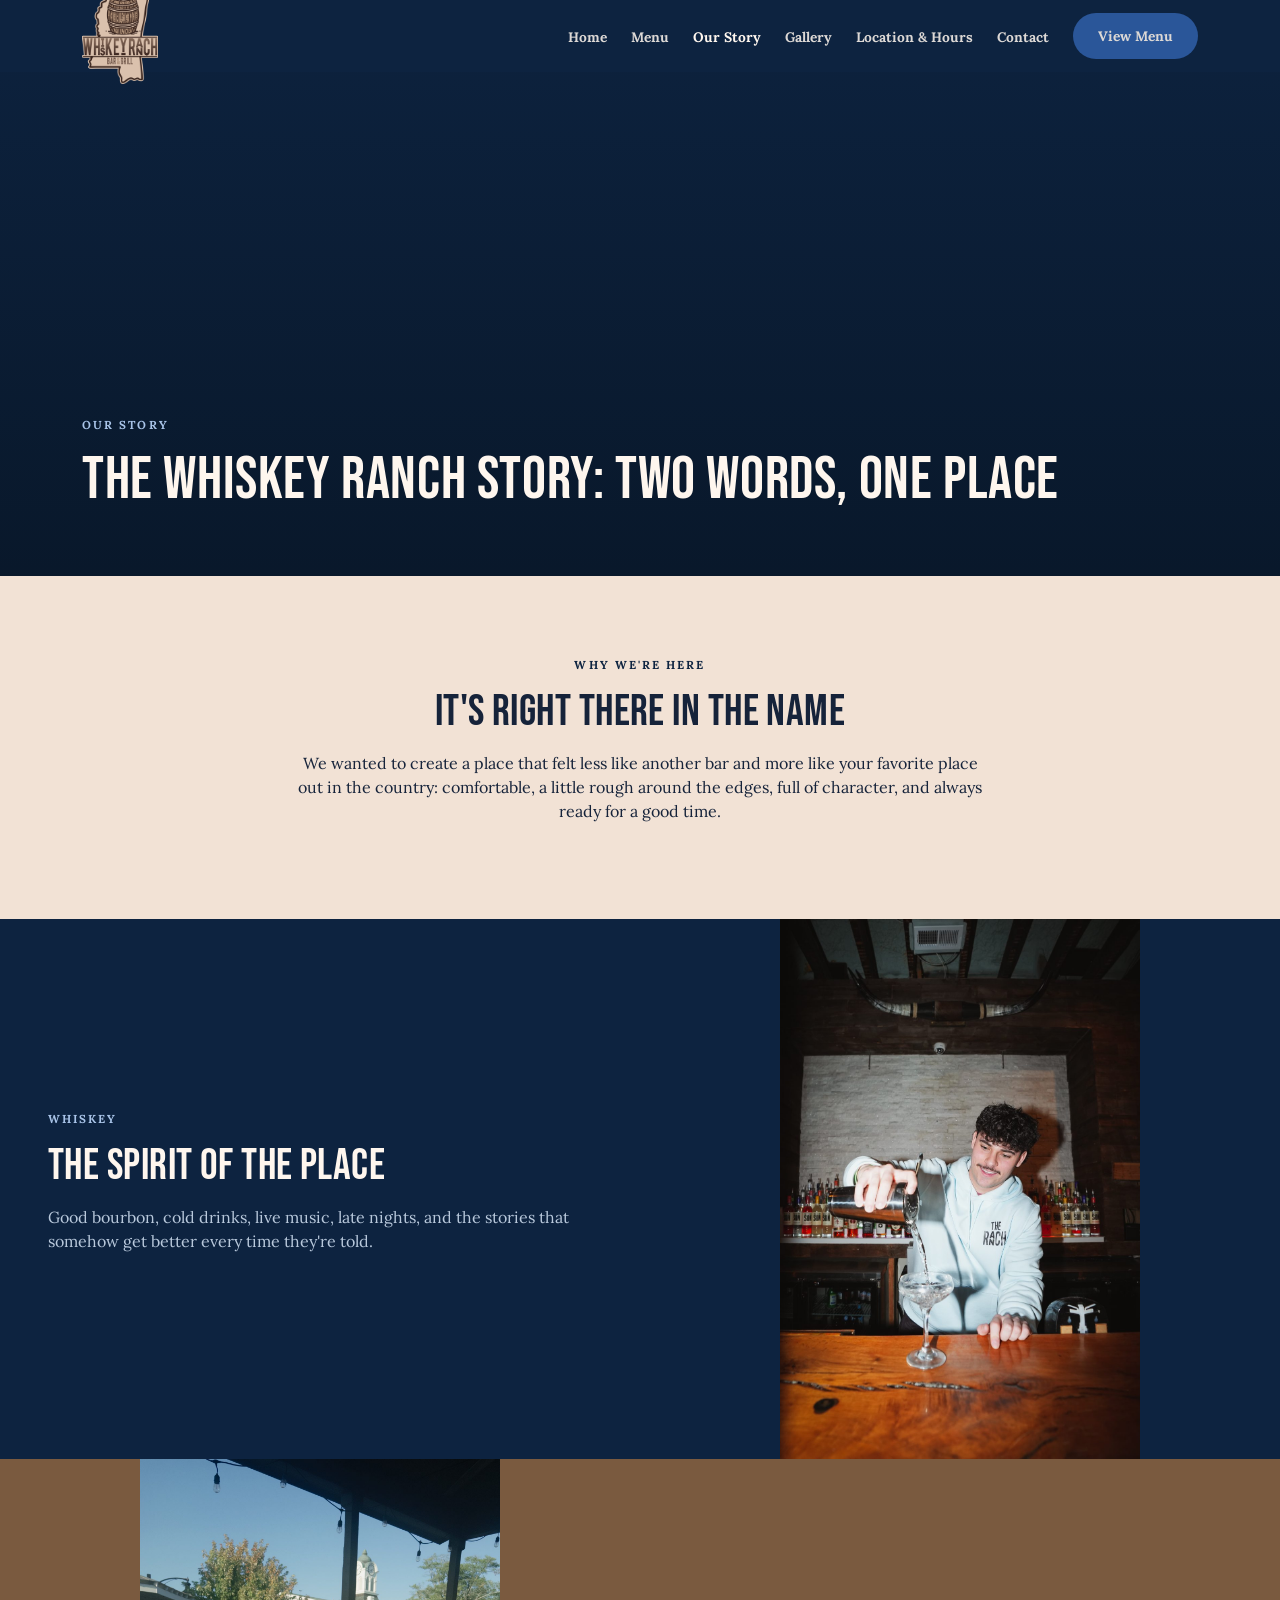
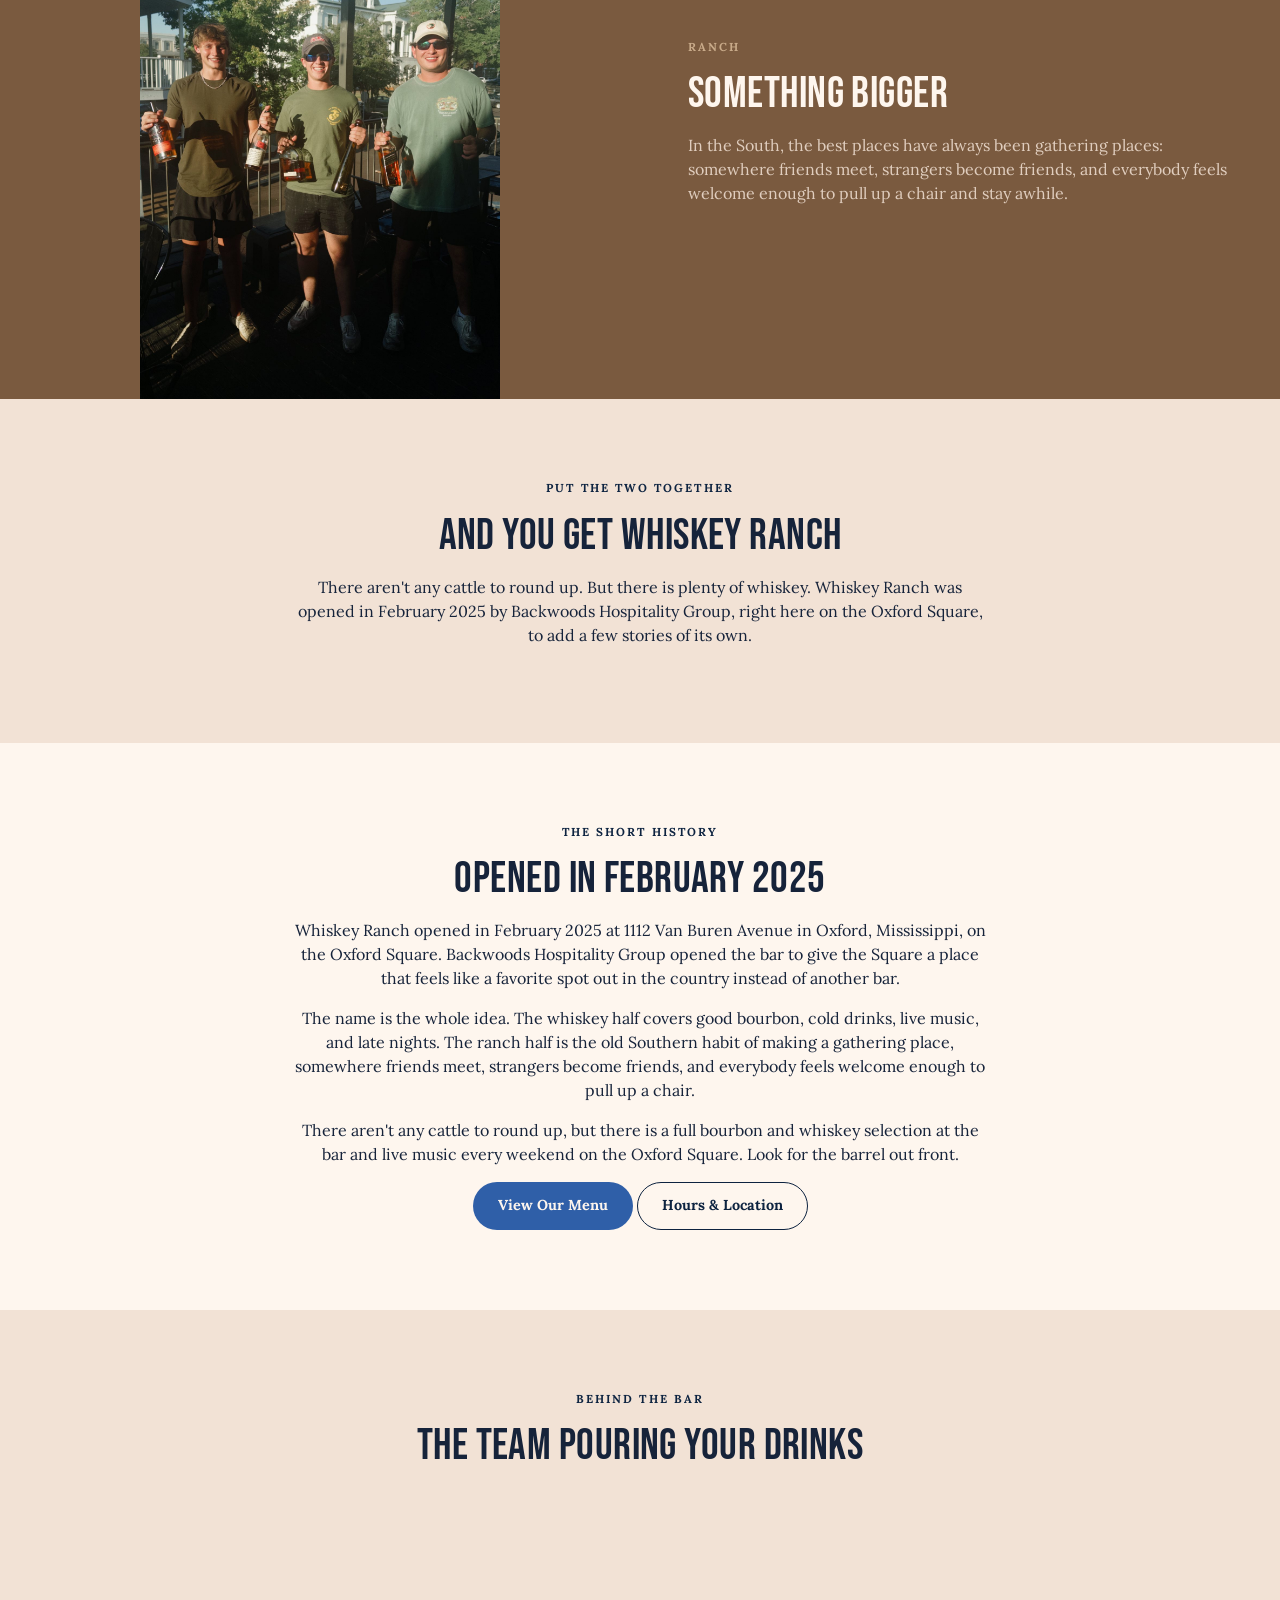
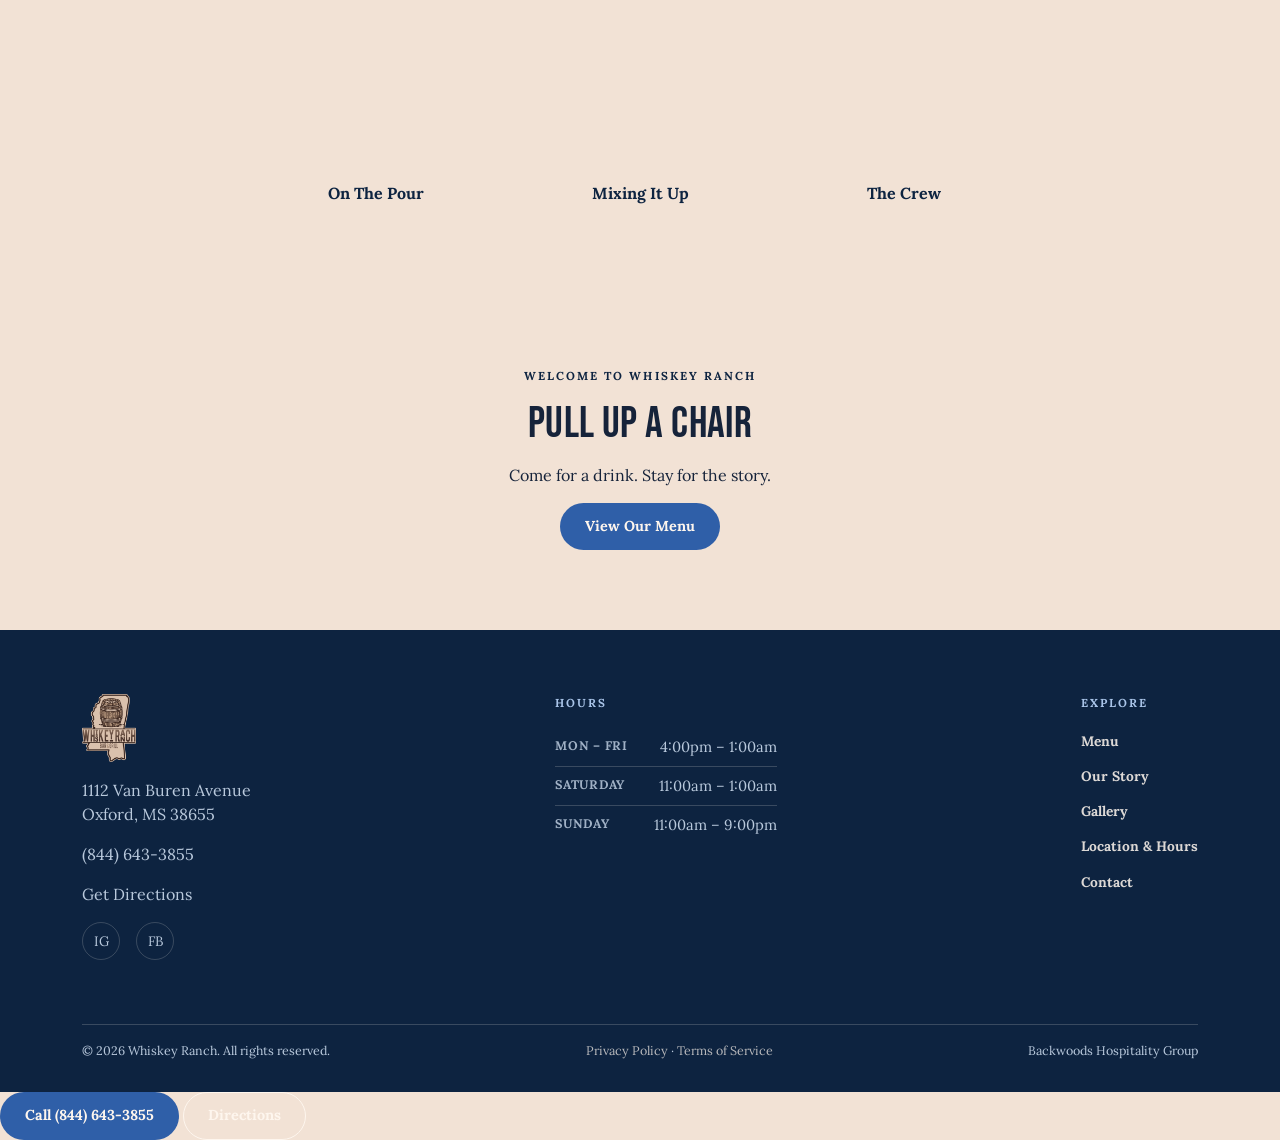
==== commit 43c78241: "Rewrite titles, H1s, schema and copy for Oxford, MS search intent The site was invisible even for it" ====
--- a/about.html
+++ b/about.html
@@ -3,24 +3,120 @@
 <head>
   <meta charset="UTF-8">
   <meta name="viewport" content="width=device-width, initial-scale=1.0">
-  <title>Our Story | Whiskey Ranch</title>
-  <meta name="description" content="Why Whiskey Ranch exists: the whiskey, the ranch, and a gathering place on the Oxford Square built for good bourbon, live music, and stories that get better every time they're told.">
+  <title>Our Story | Whiskey Ranch Bar &amp; Grill in Oxford, MS</title>
+  <meta name="description" content="How Whiskey Ranch got its name: whiskey plus ranch. Opened February 2025 by Backwoods Hospitality Group on the Oxford Square in Oxford, MS.">
   <link rel="canonical" href="https://www.whiskeyranchoxford.com/about">
-  <meta property="og:type" content="restaurant">
-  <meta property="og:title" content="Our Story | Whiskey Ranch">
-  <meta property="og:description" content="Why Whiskey Ranch exists: the whiskey, the ranch, and a gathering place on the Oxford Square built for good bourbon, live music, and stories that get better every time they're told.">
+  <meta property="og:type" content="website">
+  <meta property="og:site_name" content="Whiskey Ranch">
+  <meta property="og:title" content="Our Story | Whiskey Ranch Bar &amp; Grill in Oxford, MS">
+  <meta property="og:description" content="How Whiskey Ranch got its name: whiskey plus ranch. Opened February 2025 by Backwoods Hospitality Group on the Oxford Square in Oxford, MS.">
   <meta property="og:url" content="https://www.whiskeyranchoxford.com/about">
   <meta property="og:image" content="https://www.whiskeyranchoxford.com/assets/gallery/team-bartenders-duo.jpg">
   <meta name="twitter:card" content="summary_large_image">
-
-  <link rel="icon" href="assets/brand/favicon-32.png" sizes="32x32">
+  <meta name="twitter:title" content="Our Story | Whiskey Ranch Bar &amp; Grill in Oxford, MS">
+  <meta name="twitter:description" content="How Whiskey Ranch got its name: whiskey plus ranch. Opened February 2025 by Backwoods Hospitality Group on the Oxford Square in Oxford, MS.">
+
+  <link rel="icon" href="/favicon.ico" sizes="48x48">
+  <link rel="icon" href="assets/brand/favicon-32.png" sizes="32x32" type="image/png">
   <link rel="apple-touch-icon" href="assets/brand/favicon-180.png">
 
   <link rel="preconnect" href="https://fonts.googleapis.com">
   <link rel="preconnect" href="https://fonts.gstatic.com" crossorigin>
   <link href="https://fonts.googleapis.com/css2?family=Bebas+Neue&family=Lora:ital,wght@0,400;0,600;0,700;1,400&display=swap" rel="stylesheet">
+  <link rel="preload" as="image" href="assets/gallery/thumbs/team-bartenders-duo.webp" type="image/webp" fetchpriority="high">
 
   <link rel="stylesheet" href="assets/css/styles.css">
+
+  <script type="application/ld+json">
+  {
+    "@context": "https://schema.org",
+    "@type": "BarOrPub",
+    "@id": "https://www.whiskeyranchoxford.com/#business",
+    "name": "Whiskey Ranch",
+    "url": "https://www.whiskeyranchoxford.com/",
+    "telephone": "+1-844-643-3855",
+    "priceRange": "$$",
+    "servesCuisine": [
+      "American",
+      "Bar Food",
+      "Southern"
+    ],
+    "foundingDate": "2025-02",
+    "parentOrganization": {
+      "@type": "Organization",
+      "name": "Backwoods Hospitality Group"
+    },
+    "address": {
+      "@type": "PostalAddress",
+      "streetAddress": "1112 Van Buren Avenue",
+      "addressLocality": "Oxford",
+      "addressRegion": "MS",
+      "postalCode": "38655",
+      "addressCountry": "US"
+    },
+    "geo": {
+      "@type": "GeoCoordinates",
+      "latitude": 34.36594,
+      "longitude": -89.51945
+    },
+    "openingHoursSpecification": [
+      {
+        "@type": "OpeningHoursSpecification",
+        "dayOfWeek": [
+          "Monday",
+          "Tuesday",
+          "Wednesday",
+          "Thursday",
+          "Friday"
+        ],
+        "opens": "16:00",
+        "closes": "01:00"
+      },
+      {
+        "@type": "OpeningHoursSpecification",
+        "dayOfWeek": "Saturday",
+        "opens": "11:00",
+        "closes": "01:00"
+      },
+      {
+        "@type": "OpeningHoursSpecification",
+        "dayOfWeek": "Sunday",
+        "opens": "11:00",
+        "closes": "21:00"
+      }
+    ],
+    "sameAs": [
+      "https://www.instagram.com/whiskeyranchoxford",
+      "https://www.facebook.com/p/Whiskey-Ranch-Oxford-61575910010512/"
+    ],
+    "image": [
+      "https://www.whiskeyranchoxford.com/assets/gallery/hero-old-fashioned-splash.jpg"
+    ],
+    "hasMenu": {
+      "@id": "https://www.whiskeyranchoxford.com/menu#menu"
+    }
+  }
+  </script>
+  <script type="application/ld+json">
+  {
+    "@context": "https://schema.org",
+    "@type": "BreadcrumbList",
+    "itemListElement": [
+      {
+        "@type": "ListItem",
+        "position": 1,
+        "name": "Home",
+        "item": "https://www.whiskeyranchoxford.com/"
+      },
+      {
+        "@type": "ListItem",
+        "position": 2,
+        "name": "Our Story",
+        "item": "https://www.whiskeyranchoxford.com/about"
+      }
+    ]
+  }
+  </script>
 </head>
 <body>
 
@@ -28,7 +124,7 @@
   <header class="site-header">
     <nav class="nav">
       <a href="/" class="nav-logo">
-        <img src="assets/brand/whiskey-ranch-logo-400.png" alt="Whiskey Ranch Bar &amp; Grill">
+        <img src="assets/brand/whiskey-ranch-logo-200.png" alt="Whiskey Ranch Bar &amp; Grill" width="200" height="251">
       </a>
       <button class="nav-toggle" aria-label="Toggle navigation" aria-expanded="false" aria-controls="primary-nav">
         <span></span><span></span><span></span>
@@ -48,12 +144,12 @@
   <main id="main">
 
   <section class="page-banner">
-    <div class="page-banner-bg" style="background-image: url('assets/gallery/team-bartenders-duo.jpg');"></div>
-    <div class="page-banner-photo" style="background-image: url('assets/gallery/team-bartenders-duo.jpg');"></div>
+    <div class="page-banner-bg" style="background-image:url('assets/gallery/team-bartenders-duo.jpg'); background-image:image-set(url('assets/gallery/thumbs/team-bartenders-duo.webp') type('image/webp'), url('assets/gallery/team-bartenders-duo.jpg') type('image/jpeg'));"></div>
+    <div class="page-banner-photo" style="background-image:url('assets/gallery/team-bartenders-duo.jpg'); background-image:image-set(url('assets/gallery/thumbs/team-bartenders-duo.webp') type('image/webp'), url('assets/gallery/team-bartenders-duo.jpg') type('image/jpeg'));"></div>
     <div class="page-banner-scrim"></div>
     <div class="page-banner-content">
       <p class="label label-on-dark">Our Story</p>
-      <h1>Two Words, One Place</h1>
+      <h1>The Whiskey Ranch Story: Two Words, One Place</h1>
     </div>
   </section>
 
@@ -92,20 +188,32 @@
   </section>
 
   <section class="section section-soft">
+    <div class="container narrow text-center reveal">
+      <p class="label label-on-cream">The Short History</p>
+      <h2>Opened In February 2025</h2>
+      <p>Whiskey Ranch opened in February 2025 at 1112 Van Buren Avenue in Oxford, Mississippi, on the Oxford Square. Backwoods Hospitality Group opened the bar to give the Square a place that feels like a favorite spot out in the country instead of another bar.</p>
+      <p>The name is the whole idea. The whiskey half covers good bourbon, cold drinks, live music, and late nights. The ranch half is the old Southern habit of making a gathering place, somewhere friends meet, strangers become friends, and everybody feels welcome enough to pull up a chair.</p>
+      <p>There aren't any cattle to round up, but there is a full bourbon and whiskey selection at the bar and live music every weekend on the Oxford Square. Look for the barrel out front.</p>
+      <a href="menu" class="btn btn-coral">View Our Menu</a>
+      <a href="location" class="btn btn-outline-cream">Hours &amp; Location</a>
+    </div>
+  </section>
+
+  <section class="section section-cream">
     <div class="container reveal">
       <p class="label label-on-cream text-center" style="display:block;">Behind The Bar</p>
       <h2 class="text-center">The Team Pouring Your Drinks</h2>
       <div class="circle-card-grid mt-lg" style="grid-template-columns:repeat(3, 1fr);max-width:760px;margin-inline:auto;">
         <div class="circle-card">
-          <div class="circle-card-photo" style="background-image:url('assets/gallery/team-bartender-portrait.jpg'); background-position: center 25%;"></div>
+          <div class="circle-card-photo" style="background-image:url('assets/gallery/thumbs/team-bartender-portrait.webp'); background-position: center 25%;"></div>
           <p class="circle-card-name">On The Pour</p>
         </div>
         <div class="circle-card">
-          <div class="circle-card-photo" style="background-image:url('assets/gallery/bar-pour-martini.jpg'); background-position: center 20%;"></div>
+          <div class="circle-card-photo" style="background-image:url('assets/gallery/thumbs/bar-pour-martini.webp'); background-position: center 20%;"></div>
           <p class="circle-card-name">Mixing It Up</p>
         </div>
         <div class="circle-card">
-          <div class="circle-card-photo" style="background-image:url('assets/gallery/team-bartenders-duo.jpg'); background-position: center 20%;"></div>
+          <div class="circle-card-photo" style="background-image:url('assets/gallery/thumbs/team-bartenders-duo.webp'); background-position: center 20%;"></div>
           <p class="circle-card-name">The Crew</p>
         </div>
       </div>
@@ -128,10 +236,11 @@
       <div class="footer-grid">
         <div>
           <a href="/" class="footer-logo">
-            <img src="assets/brand/whiskey-ranch-logo-200.png" alt="Whiskey Ranch Bar &amp; Grill">
+            <img src="assets/brand/whiskey-ranch-logo-200.png" alt="Whiskey Ranch Bar &amp; Grill" width="200" height="251" loading="lazy" decoding="async">
           </a>
           <p>1112 Van Buren Avenue<br>Oxford, MS 38655</p>
           <p><a href="tel:+18446433855">(844) 643-3855</a></p>
+          <p><a href="https://maps.google.com/?q=Whiskey+Ranch+1112+Van+Buren+Ave+Oxford+MS+38655" target="_blank" rel="noopener">Get Directions</a></p>
           <div class="footer-social">
             <a href="https://www.instagram.com/whiskeyranchoxford" aria-label="Whiskey Ranch on Instagram" target="_blank" rel="noopener">IG</a>
             <a href="https://www.facebook.com/p/Whiskey-Ranch-Oxford-61575910010512/" aria-label="Whiskey Ranch on Facebook" target="_blank" rel="noopener">FB</a>
@@ -151,6 +260,7 @@
             <li><a href="menu">Menu</a></li>
             <li><a href="about">Our Story</a></li>
             <li><a href="gallery">Gallery</a></li>
+            <li><a href="location">Location &amp; Hours</a></li>
             <li><a href="contact">Contact</a></li>
           </ul>
         </div>
@@ -163,6 +273,11 @@
     </div>
   </footer>
 
+  <div class="mobile-cta">
+    <a href="tel:+18446433855" class="btn btn-coral">Call (844) 643-3855</a>
+    <a href="https://maps.google.com/?q=Whiskey+Ranch+1112+Van+Buren+Ave+Oxford+MS+38655" class="btn btn-outline-dark" target="_blank" rel="noopener">Directions</a>
+  </div>
+
   <script src="assets/js/main.js"></script>
 </body>
 </html>
--- a/assets/css/styles.css
+++ b/assets/css/styles.css
@@ -1,31 +1,34 @@
 /* ==========================================================================
    Whiskey Ranch — Design System
-   Built on the "Ghia" style reference (Mediterranean aperitivo label):
-   warm cream canvases, deep burgundy statement sections, coral pill CTAs.
-   Adapted with Whiskey Ranch's own photography and copy.
+   Layout patterns (announcement bar, hero, marquee, story-split, circle
+   cards) came from studying the "Ghia" reference site, but the palette is
+   the client's own: navy and blue (their stated preference), plus the
+   logo's own tan/brown as a secondary accent. Token NAMES below still say
+   "burgundy"/"coral"/etc. from that reference pass — only the VALUES are
+   Whiskey Ranch's; renaming is cosmetic and can wait.
    ========================================================================== */
 
 :root {
   /* Colors */
-  --color-burgundy: #651c32;
-  --color-burgundy-deep: #4a1424;
-  --color-coral: #ef6079;
-  --color-coral-deep: #d94863;
+  --color-burgundy: #0d2340;
+  --color-burgundy-deep: #081627;
+  --color-coral: #2f5fa8;
+  --color-coral-deep: #234a86;
   --color-cream: #f2e2d5;
   --color-bone: #fef6ee;
   --color-smoke: #e5e7eb;
   --color-charcoal: #000000;
-  --color-olive: #3e4938;
-  --color-dusty-rose: #dfcac8;
-  --color-riviera-blue: #abd2eb;
-  --color-limoncello: #f0e87b;
-  --color-sage: #b6cfd0;
-
-  --color-text-on-cream: #3a1420;
+  --color-olive: #7a5a3f;
+  --color-dusty-rose: #a9c4e8;
+  --color-riviera-blue: #7fa8e3;
+  --color-limoncello: #c9974f;
+  --color-sage: #c9ab8a;
+
+  --color-text-on-cream: #16233a;
   --color-muted-on-cream: #6b5248;
-  --color-muted-on-dark: #e3c9bf;
+  --color-muted-on-dark: #b9c9dc;
   --color-border-on-dark: rgba(254, 246, 238, 0.18);
-  --color-border-on-cream: rgba(101, 28, 50, 0.16);
+  --color-border-on-cream: rgba(13, 35, 64, 0.16);
 
   /* Type */
   --font-display: 'Bebas Neue', 'Oswald', sans-serif;
@@ -334,9 +337,12 @@
   min-height: 340px;
 }
 @media (max-width: 900px) {
+  /* Headline + CTA first, not the photo: on mobile, making someone scroll
+     past a full-screen image before they see what the place is (or the
+     View Menu button) costs attention we don't get back. */
   .hero-ghia { grid-template-columns: 1fr; }
-  .hero-ghia-copy { padding: var(--space-48) var(--space-24); order: 2; }
-  .hero-ghia-photo { order: 1; min-height: 320px; }
+  .hero-ghia-copy { padding: var(--space-48) var(--space-24); order: 1; }
+  .hero-ghia-photo { order: 2; min-height: 320px; }
 }
 
 .hero-actions {
@@ -550,7 +556,7 @@
   position: absolute;
   inset: 0;
   z-index: 1;
-  background: linear-gradient(180deg, rgba(74,20,36,0.15) 0%, rgba(74,20,36,0.85) 100%);
+  background: linear-gradient(180deg, rgba(8,22,39,0.15) 0%, rgba(8,22,39,0.85) 100%);
 }
 .page-banner h1 { color: var(--color-bone); font-size: clamp(2.5rem, 5.5vw, 3.75rem); }
 .page-banner-content {
@@ -821,7 +827,7 @@
    made text invisible in the dark liquor-menu section, where item names are
    hardcoded to that same cream color. A tint over whatever's already there
    can never fully match the text color, light or dark section alike. */
-.menu-item:hover { background: rgba(101, 28, 50, 0.06); }
+.menu-item:hover { background: rgba(13, 35, 64, 0.06); }
 .section-dark .menu-item:hover { background: rgba(254, 246, 238, 0.08); }
 
 /* ==========================================================================
